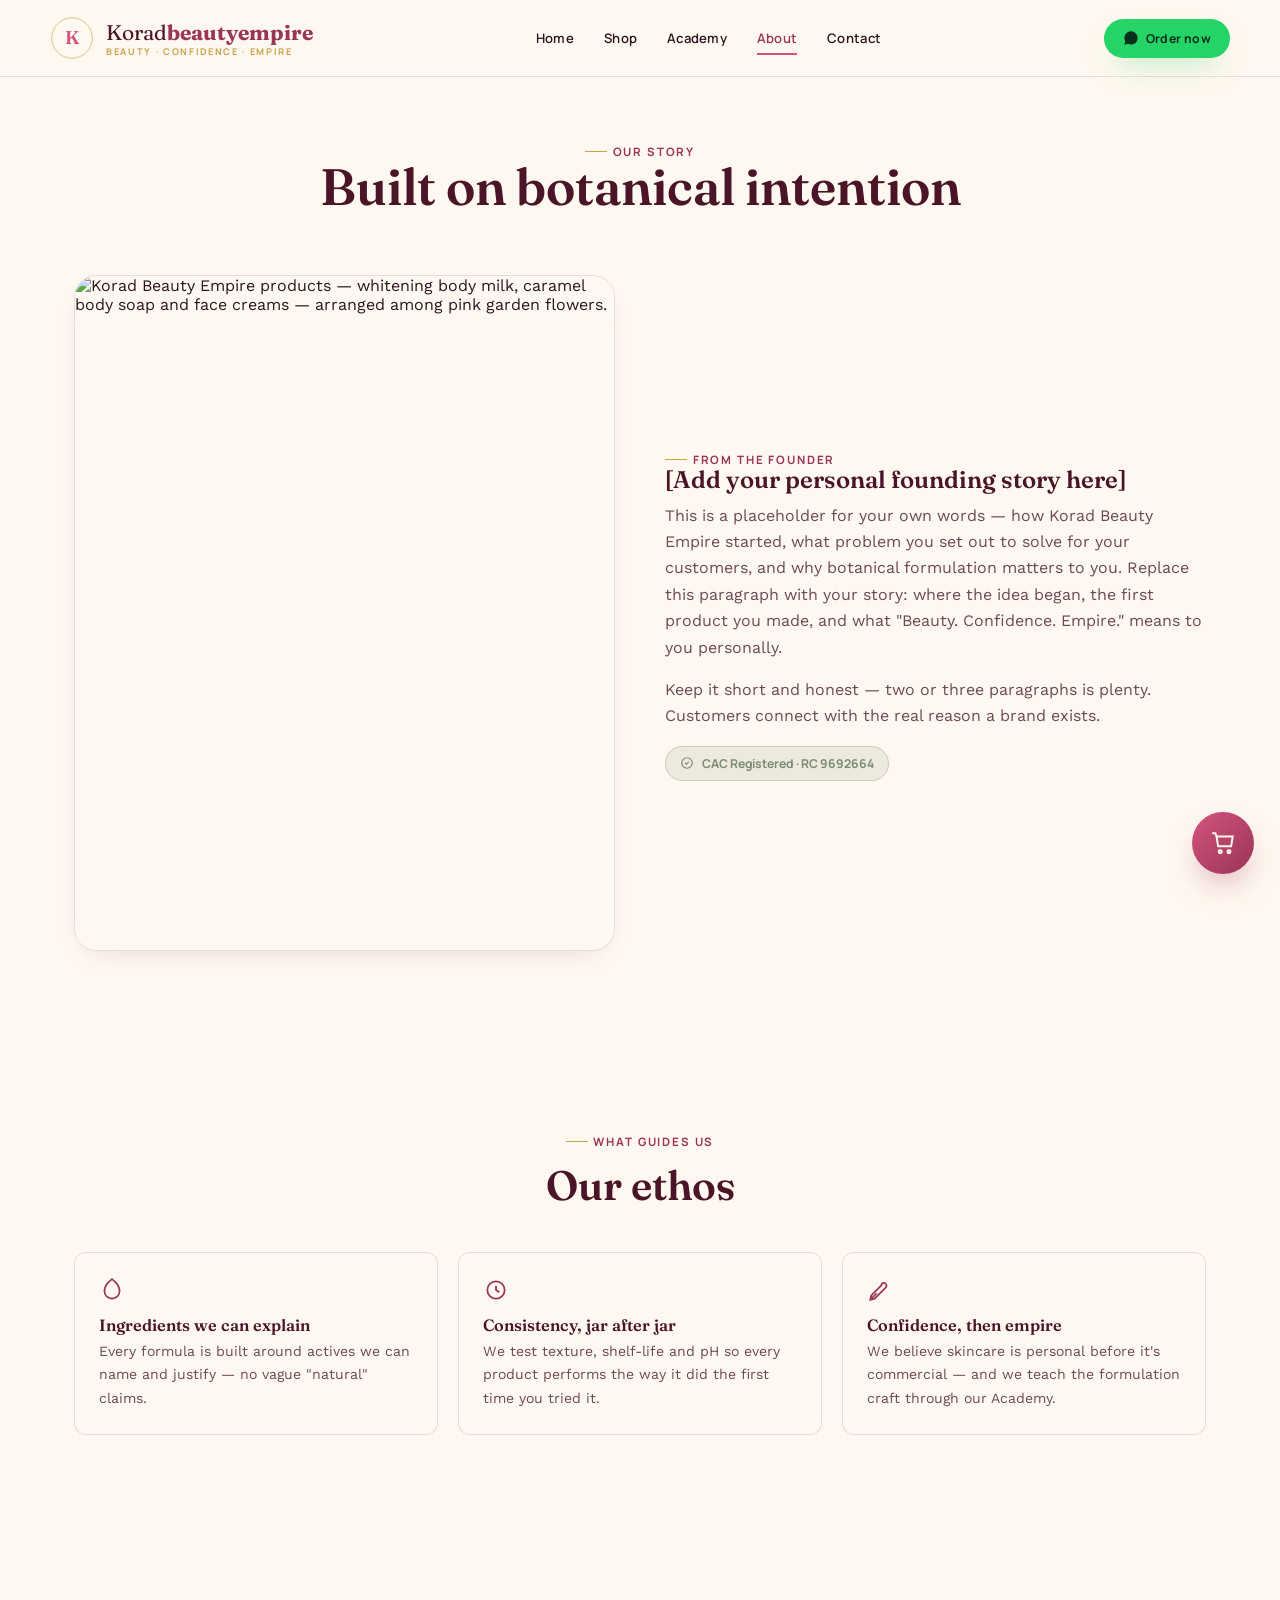
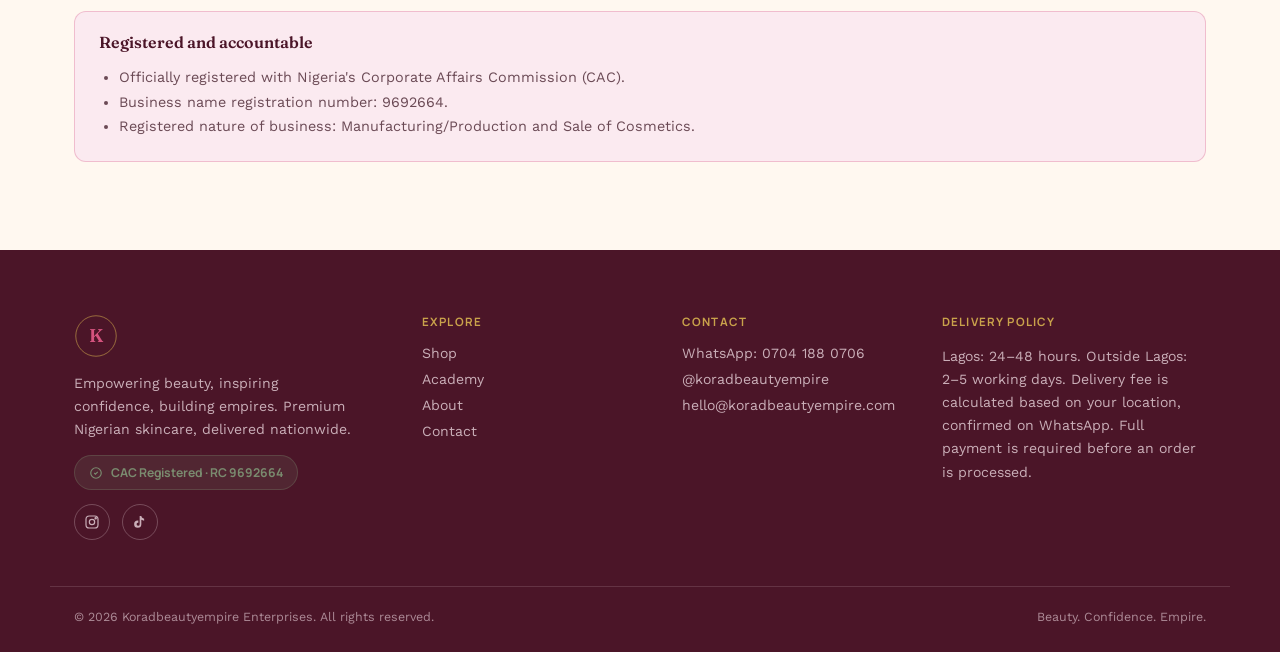
==== about.html @ e1013b86 "Add files via upload" ====
<!DOCTYPE html>
<html lang="en">
<head>
<meta charset="UTF-8">
<meta name="viewport" content="width=device-width, initial-scale=1.0">
<title>About — Korad Beauty Empire</title>
<meta name="description" content="The story behind Korad Beauty Empire — a CAC registered Nigerian skincare brand built on botanical intention.">
<link rel="preconnect" href="https://fonts.googleapis.com">
<link rel="preconnect" href="https://fonts.gstatic.com" crossorigin>
<link href="https://fonts.googleapis.com/css2?family=Fraunces:ital,opsz,wght@0,9..144,400;0,9..144,500;0,9..144,600;0,9..144,700;1,9..144,500&family=Work+Sans:wght@400;500;600&family=Manrope:wght@600;700;800&display=swap" rel="stylesheet">
<link rel="stylesheet" href="style.css">
</head>
<body>

<header class="site-header">
  <div class="container nav">
    <a href="index.html" class="brand">
      <svg class="crest" viewBox="0 0 100 100" aria-hidden="true">
        <circle cx="50" cy="50" r="46" fill="none" stroke="var(--gold)" stroke-width="1.4"/>
        <text x="50" y="63" text-anchor="middle" font-family="Fraunces, serif" font-size="42" font-weight="600" fill="var(--rose)">K</text>
      </svg>
      <span class="brand-name">Korad<b>beautyempire</b><span>Beauty · Confidence · Empire</span></span>
    </a>
    <nav class="nav-links" id="nav-links">
      <a href="index.html">Home</a>
      <a href="shop.html">Shop</a>
      <a href="academy.html">Academy</a>
      <a href="about.html" aria-current="page">About</a>
      <a href="contact.html">Contact</a>
    </nav>
    <div class="nav-actions">
      <a class="btn btn-whatsapp btn-sm" href="https://wa.me/2347041880706" target="_blank" rel="noopener">
        <svg width="16" height="16" viewBox="0 0 24 24" fill="currentColor" aria-hidden="true"><path d="M12.04 2C6.58 2 2.13 6.45 2.13 11.91c0 1.75.46 3.39 1.26 4.81L2 22l5.44-1.35a9.9 9.9 0 0 0 4.6 1.14h.01c5.46 0 9.9-4.45 9.9-9.91C21.95 6.45 17.5 2 12.04 2Z"/></svg>
        Order now
      </a>
      <button class="nav-toggle" aria-label="Toggle menu" aria-expanded="false">
        <svg width="26" height="26" viewBox="0 0 24 24" fill="none" stroke="currentColor" stroke-width="2"><path d="M4 7h16M4 12h16M4 17h16"/></svg>
      </button>
    </div>
  </div>
</header>

<main>
  <section class="page-hero">
    <div class="container">
      <span class="eyebrow">Our story</span>
      <h1>Built on botanical intention</h1>
    </div>
  </section>

  <section style="padding-top:20px;">
    <div class="container two-col">
      <div class="about-photo">
        <img src="images/hero-product-collection.jpg" alt="Korad Beauty Empire products — whitening body milk, caramel body soap and face creams — arranged among pink garden flowers.">
      </div>
      <div>
        <span class="eyebrow">From the founder</span>
        <h2>[Add your personal founding story here]</h2>
        <p>This is a placeholder for your own words — how Korad Beauty Empire started, what problem you set out to solve for your customers, and why botanical formulation matters to you. Replace this paragraph with your story: where the idea began, the first product you made, and what "Beauty. Confidence. Empire." means to you personally.</p>
        <p>Keep it short and honest — two or three paragraphs is plenty. Customers connect with the real reason a brand exists.</p>
        <div class="cac-badge">
          <svg width="14" height="14" viewBox="0 0 24 24" fill="none" stroke="currentColor" stroke-width="2"><path d="M9 12l2 2 4-4"/><circle cx="12" cy="12" r="9"/></svg>
          CAC Registered · RC 9692664
        </div>
      </div>
    </div>
  </section>

  <section>
    <div class="container">
      <div class="section-head center">
        <span class="eyebrow">What guides us</span>
        <h2>Our ethos</h2>
      </div>
      <div class="value-grid">
        <div class="value-card">
          <svg viewBox="0 0 24 24" fill="none" stroke="currentColor" stroke-width="1.6"><path d="M12 2c-4 3-7 6-7 11a7 7 0 0014 0c0-5-3-8-7-11z"/></svg>
          <h4>Ingredients we can explain</h4>
          <p>Every formula is built around actives we can name and justify — no vague "natural" claims.</p>
        </div>
        <div class="value-card">
          <svg viewBox="0 0 24 24" fill="none" stroke="currentColor" stroke-width="1.6"><circle cx="12" cy="12" r="8"/><path d="M12 8v4l3 2"/></svg>
          <h4>Consistency, jar after jar</h4>
          <p>We test texture, shelf-life and pH so every product performs the way it did the first time you tried it.</p>
        </div>
        <div class="value-card">
          <svg viewBox="0 0 24 24" fill="none" stroke="currentColor" stroke-width="1.6"><path d="M3 21l6-6M13.5 6.5a2.5 2.5 0 113.5 3.5L7 20l-4 1 1-4 9.5-9.5z"/></svg>
          <h4>Confidence, then empire</h4>
          <p>We believe skincare is personal before it's commercial — and we teach the formulation craft through our Academy.</p>
        </div>
      </div>
    </div>
  </section>

  <section>
    <div class="container">
      <div class="policy-box">
        <h4>Registered and accountable</h4>
        <ul>
          <li>Officially registered with Nigeria's Corporate Affairs Commission (CAC).</li>
          <li>Business name registration number: 9692664.</li>
          <li>Registered nature of business: Manufacturing/Production and Sale of Cosmetics.</li>
        </ul>
      </div>
    </div>
  </section>
</main>

<footer class="site-footer">
  <div class="container footer-grid">
    <div class="footer-brand">
      <div class="brand" style="margin-bottom:14px;">
        <svg class="crest" viewBox="0 0 100 100" aria-hidden="true">
          <circle cx="50" cy="50" r="46" fill="none" stroke="var(--gold)" stroke-width="1.4"/>
          <text x="50" y="63" text-anchor="middle" font-family="Fraunces, serif" font-size="42" font-weight="600" fill="var(--rose)">K</text>
        </svg>
      </div>
      <p>Empowering beauty, inspiring confidence, building empires. Premium Nigerian skincare, delivered nationwide.</p>
      <div class="cac-badge">
        <svg width="14" height="14" viewBox="0 0 24 24" fill="none" stroke="currentColor" stroke-width="2"><path d="M9 12l2 2 4-4"/><circle cx="12" cy="12" r="9"/></svg>
        CAC Registered · RC 9692664
      </div>
      <div class="footer-social">
        <a href="https://instagram.com/koradbeautyempire" target="_blank" rel="noopener" aria-label="Instagram">
          <svg viewBox="0 0 24 24" fill="none" stroke="currentColor" stroke-width="1.8"><rect x="3" y="3" width="18" height="18" rx="5"/><circle cx="12" cy="12" r="4"/><circle cx="17.5" cy="6.5" r="1"/></svg>
        </a>
        <a href="https://tiktok.com/@koradbeautyempire" target="_blank" rel="noopener" aria-label="TikTok">
          <svg viewBox="0 0 24 24" fill="currentColor"><path d="M14 3c.4 2.2 2 3.7 4.2 4v3c-1.5 0-2.9-.4-4.2-1.2v6.4a5.4 5.4 0 11-5.4-5.4c.3 0 .6 0 .9.1v3.1a2.3 2.3 0 102 2.3V3h2.5z"/></svg>
        </a>
      </div>
    </div>
    <div>
      <h5>Explore</h5>
      <div class="footer-links">
        <a href="shop.html">Shop</a>
        <a href="academy.html">Academy</a>
        <a href="about.html">About</a>
        <a href="contact.html">Contact</a>
      </div>
    </div>
    <div>
      <h5>Contact</h5>
      <div class="footer-links">
        <a href="https://wa.me/2347041880706" target="_blank" rel="noopener">WhatsApp: 0704 188 0706</a>
        <a href="https://instagram.com/koradbeautyempire" target="_blank" rel="noopener">@koradbeautyempire</a>
        <a href="mailto:hello@koradbeautyempire.com">hello@koradbeautyempire.com</a>
      </div>
    </div>
    <div>
      <h5>Delivery policy</h5>
      <p style="margin-bottom:8px;">Lagos: 24–48 hours. Outside Lagos: 2–5 working days. Delivery fee is calculated based on your location, confirmed on WhatsApp. Full payment is required before an order is processed.</p>
    </div>
  </div>
  <div class="container footer-bottom">
    <span>© 2026 Koradbeautyempire Enterprises. All rights reserved.</span>
    <span>Beauty. Confidence. Empire.</span>
  </div>
</footer>

<button class="basket-fab" aria-label="View your order basket">
  <svg viewBox="0 0 24 24" fill="none" stroke="currentColor" stroke-width="1.8"><path d="M6 6h15l-1.5 9h-12L6 6zM6 6L5 3H2"/><circle cx="9.5" cy="20" r="1.4"/><circle cx="17.5" cy="20" r="1.4"/></svg>
  <span class="basket-count" style="display:none;">0</span>
</button>

<div class="basket-panel">
  <div class="basket-head">
    <h4>Your order</h4>
    <button class="basket-close" aria-label="Close basket">
      <svg width="20" height="20" viewBox="0 0 24 24" fill="none" stroke="currentColor" stroke-width="2"><path d="M18 6L6 18M6 6l12 12"/></svg>
    </button>
  </div>
  <div class="basket-items"></div>
  <div class="basket-foot">
    <div class="basket-total"><span>Estimated total</span><span class="basket-total-value">₦0</span></div>
    <div class="basket-policy">Full payment is required before your order is processed. Delivery fee is confirmed on WhatsApp based on your location.</div>
    <button class="btn btn-whatsapp btn-block basket-checkout">Checkout on WhatsApp</button>
  </div>
</div>

<script src="products.js"></script>
<script src="script.js"></script>
</body>
</html>
---- style.css ----
/* ==========================================================================
   KORAD BEAUTY EMPIRE — STYLE SYSTEM
   ========================================================================== */

:root {
  --blush: #FBEAF0;
  --rose: #D4537E;
  --rose-dark: #993556;
  --gold: #C9A24B;
  --plum: #4B1528;
  --sage: #7A8B6F;
  --cream: #FFF8F0;

  --ink: #2B1620;
  --ink-soft: #6b4a55;
  --line: rgba(75, 21, 40, 0.12);
  --shadow: 0 20px 50px -25px rgba(75, 21, 40, 0.35);
  --shadow-soft: 0 10px 30px -18px rgba(75, 21, 40, 0.25);

  --font-display: "Fraunces", serif;
  --font-body: "Work Sans", sans-serif;
  --font-label: "Manrope", sans-serif;

  --radius: 22px;
  --radius-sm: 12px;
  --container: 1180px;
}

* { box-sizing: border-box; }
html { scroll-behavior: smooth; }

@media (prefers-reduced-motion: reduce) {
  html { scroll-behavior: auto; }
  *, *::before, *::after {
    animation-duration: 0.001ms !important;
    animation-iteration-count: 1 !important;
    transition-duration: 0.001ms !important;
    scroll-behavior: auto !important;
  }
}

body {
  margin: 0;
  font-family: var(--font-body);
  color: var(--ink);
  background: var(--cream);
  -webkit-font-smoothing: antialiased;
  overflow-x: hidden;
}

img { max-width: 100%; display: block; }

a { color: inherit; text-decoration: none; }

h1, h2, h3, h4 {
  font-family: var(--font-display);
  color: var(--plum);
  margin: 0 0 0.4em;
  font-weight: 600;
  line-height: 1.08;
}

p { line-height: 1.65; color: var(--ink-soft); margin: 0 0 1em; }

.eyebrow {
  font-family: var(--font-label);
  text-transform: uppercase;
  letter-spacing: 0.16em;
  font-size: 0.72rem;
  font-weight: 700;
  color: var(--rose-dark);
  display: inline-flex;
  align-items: center;
  gap: 0.5em;
}

.eyebrow::before {
  content: "";
  width: 22px;
  height: 1px;
  background: var(--gold);
  display: inline-block;
}

.container {
  max-width: var(--container);
  margin: 0 auto;
  padding: 0 24px;
}

section { padding: 88px 0; }
@media (max-width: 700px) { section { padding: 56px 0; } }

/* Focus states — accessible everywhere */
a:focus-visible,
button:focus-visible,
input:focus-visible,
textarea:focus-visible,
select:focus-visible {
  outline: 2.5px solid var(--rose-dark);
  outline-offset: 3px;
  border-radius: 6px;
}

/* ---------------- Buttons ---------------- */
.btn {
  display: inline-flex;
  align-items: center;
  gap: 0.55em;
  font-family: var(--font-label);
  font-weight: 700;
  font-size: 0.85rem;
  letter-spacing: 0.03em;
  padding: 15px 28px;
  border-radius: 999px;
  border: 1px solid transparent;
  cursor: pointer;
  transition: transform 0.18s ease, box-shadow 0.18s ease, background 0.18s ease;
  white-space: nowrap;
}
.btn:active { transform: scale(0.97); }

.btn-primary {
  background: linear-gradient(135deg, var(--rose), var(--rose-dark));
  color: var(--cream);
  box-shadow: 0 14px 30px -12px rgba(153, 53, 86, 0.55);
}
.btn-primary:hover { box-shadow: 0 18px 36px -12px rgba(153, 53, 86, 0.65); transform: translateY(-2px); }

.btn-gold {
  background: linear-gradient(135deg, var(--gold), #a5793a);
  color: var(--cream);
  box-shadow: 0 14px 30px -14px rgba(201, 162, 75, 0.6);
}
.btn-gold:hover { transform: translateY(-2px); }

.btn-outline {
  background: transparent;
  border-color: var(--rose-dark);
  color: var(--rose-dark);
}
.btn-outline:hover { background: var(--rose-dark); color: var(--cream); }

.btn-whatsapp {
  background: #25D366;
  color: #06301a;
  box-shadow: 0 14px 30px -14px rgba(37, 211, 102, 0.6);
}
.btn-whatsapp:hover { transform: translateY(-2px); }

.btn-sm { padding: 10px 18px; font-size: 0.76rem; }
.btn-block { width: 100%; justify-content: center; }

/* ---------------- Header / Nav ---------------- */
.site-header {
  position: sticky;
  top: 0;
  z-index: 40;
  background: rgba(255, 248, 240, 0.9);
  backdrop-filter: blur(10px);
  border-bottom: 1px solid var(--line);
}

.nav {
  display: flex;
  align-items: center;
  justify-content: space-between;
  padding: 16px 0;
  gap: 20px;
}

.brand {
  display: flex;
  align-items: center;
  gap: 12px;
  font-family: var(--font-display);
  font-size: 1.32rem;
  color: var(--plum);
}

.brand-name b { color: var(--rose-dark); }
.brand-name span { display: block; font-family: var(--font-label); font-size: 0.58rem; letter-spacing: 0.18em; text-transform: uppercase; color: var(--gold); font-weight: 700; }

.nav-links {
  display: flex;
  align-items: center;
  gap: 30px;
  font-family: var(--font-label);
  font-size: 0.82rem;
  font-weight: 600;
  letter-spacing: 0.02em;
}

.nav-links a {
  position: relative;
  padding: 6px 0;
  color: var(--ink);
}
.nav-links a::after {
  content: "";
  position: absolute;
  left: 0; right: 0; bottom: -2px;
  height: 2px;
  background: var(--rose);
  transform: scaleX(0);
  transform-origin: left;
  transition: transform 0.25s ease;
}
.nav-links a:hover::after,
.nav-links a[aria-current="page"]::after { transform: scaleX(1); }
.nav-links a[aria-current="page"] { color: var(--rose-dark); }

.nav-actions { display: flex; align-items: center; gap: 14px; }

.nav-toggle {
  display: none;
  background: none;
  border: none;
  cursor: pointer;
  color: var(--plum);
  padding: 6px;
}

@media (max-width: 880px) {
  .nav-toggle { display: block; }
  .nav-links {
    position: fixed;
    inset: 68px 0 0 0;
    background: var(--cream);
    flex-direction: column;
    align-items: flex-start;
    padding: 30px 24px;
    gap: 22px;
    font-size: 1.05rem;
    transform: translateX(100%);
    transition: transform 0.3s ease;
    z-index: 30;
  }
  .nav-links.open { transform: translateX(0); }
}

/* ---------------- Crest / Logo mark (SVG-based, recreated in spirit) --- */
.crest {
  width: 44px;
  height: 44px;
  flex-shrink: 0;
}

/* ---------------- Hero ---------------- */
.hero {
  position: relative;
  padding: 70px 0 90px;
  overflow: hidden;
}

.hero::before {
  content: "";
  position: absolute;
  top: -140px; right: -160px;
  width: 460px; height: 460px;
  border-radius: 50%;
  background: radial-gradient(circle, rgba(212,83,126,0.16), transparent 70%);
  z-index: 0;
}

.hero-grid {
  position: relative;
  z-index: 1;
  display: grid;
  grid-template-columns: 1.05fr 0.95fr;
  gap: 50px;
  align-items: center;
}

@media (max-width: 900px) {
  .hero-grid { grid-template-columns: 1fr; }
  .hero-visual { order: -1; }
}

.hero h1 {
  font-size: clamp(2.5rem, 5vw, 3.9rem);
  margin: 0.3em 0 0.35em;
}
.hero h1 em {
  font-style: italic;
  color: var(--rose-dark);
}

.hero-lede { font-size: 1.08rem; max-width: 46ch; }

.hero-actions { display: flex; gap: 14px; flex-wrap: wrap; margin-top: 30px; }

.hero-visual {
  position: relative;
  animation: floatIn 1s cubic-bezier(.2,.7,.2,1) both;
}
@keyframes floatIn {
  from { opacity: 0; transform: translateY(26px) scale(0.98); }
  to { opacity: 1; transform: translateY(0) scale(1); }
}

.hero-frame {
  position: relative;
  border-radius: var(--radius);
  overflow: hidden;
  box-shadow: var(--shadow);
  border: 1px solid var(--line);
}
.hero-frame img { width: 100%; height: 100%; object-fit: cover; aspect-ratio: 4/5; }

.hero-badge {
  position: absolute;
  bottom: -20px;
  left: -20px;
  background: var(--cream);
  border: 1px solid var(--line);
  border-radius: 18px;
  padding: 14px 18px;
  box-shadow: var(--shadow-soft);
  display: flex;
  align-items: center;
  gap: 10px;
  font-family: var(--font-label);
  font-size: 0.78rem;
  font-weight: 700;
  color: var(--rose-dark);
}
@media (max-width: 500px) { .hero-badge { left: 12px; bottom: -16px; padding: 10px 14px; } }

/* ---------------- Trust bar ---------------- */
.trust-bar {
  background: linear-gradient(135deg, var(--plum), #61192f);
  color: var(--cream);
  padding: 26px 0;
}
.trust-grid {
  display: grid;
  grid-template-columns: repeat(5, 1fr);
  gap: 18px;
  text-align: center;
}
@media (max-width: 900px) { .trust-grid { grid-template-columns: repeat(2, 1fr); } }
.trust-item {
  font-family: var(--font-label);
  font-size: 0.76rem;
  font-weight: 700;
  letter-spacing: 0.02em;
  display: flex;
  flex-direction: column;
  align-items: center;
  gap: 8px;
}
.trust-item svg { width: 22px; height: 22px; color: var(--gold); }

/* ---------------- Section headers ---------------- */
.section-head { max-width: 640px; margin: 0 0 44px; }
.section-head.center { margin-left: auto; margin-right: auto; text-align: center; }
.section-head h2 { font-size: clamp(1.9rem, 3.2vw, 2.6rem); margin-top: 0.35em; }

/* ---------------- Collections grid (home) ---------------- */
.collections-grid {
  display: grid;
  grid-template-columns: repeat(3, 1fr);
  gap: 22px;
}
@media (max-width: 900px) { .collections-grid { grid-template-columns: repeat(2, 1fr); } }
@media (max-width: 560px) { .collections-grid { grid-template-columns: 1fr; } }

.collection-card {
  position: relative;
  border-radius: var(--radius);
  padding: 30px 26px;
  background: var(--blush);
  border: 1px solid var(--line);
  min-height: 190px;
  display: flex;
  flex-direction: column;
  justify-content: flex-end;
  overflow: hidden;
  transition: transform 0.25s ease, box-shadow 0.25s ease;
}
.collection-card:hover { transform: translateY(-5px); box-shadow: var(--shadow-soft); }
.collection-card .cc-icon {
  position: absolute;
  top: 22px; right: 22px;
  width: 34px; height: 34px;
  color: var(--gold);
  opacity: 0.9;
}
.collection-card h3 { font-size: 1.25rem; margin-bottom: 0.2em; }
.collection-card span {
  font-family: var(--font-label);
  font-size: 0.74rem;
  font-weight: 700;
  color: var(--rose-dark);
  text-transform: uppercase;
  letter-spacing: 0.06em;
}

/* ---------------- Ingredient spotlight ---------------- */
.spotlight {
  background: var(--plum);
  color: var(--blush);
  border-radius: var(--radius);
  padding: 60px;
  display: grid;
  grid-template-columns: 1fr 1fr;
  gap: 40px;
  align-items: center;
}
@media (max-width: 800px) { .spotlight { grid-template-columns: 1fr; padding: 40px 26px; } }
.spotlight h2 { color: var(--cream); }
.spotlight p { color: rgba(251, 234, 240, 0.78); }
.spotlight-list { display: grid; gap: 16px; margin-top: 20px; }
.spotlight-item { display: flex; gap: 14px; align-items: flex-start; }
.spotlight-item svg { width: 20px; height: 20px; flex-shrink: 0; margin-top: 3px; color: var(--gold); }
.spotlight-item strong { color: var(--cream); display: block; margin-bottom: 2px; font-family: var(--font-label); font-size: 0.9rem; }
.spotlight-item span { color: rgba(251, 234, 240, 0.72); font-size: 0.88rem; }

.spotlight-visual {
  aspect-ratio: 1/1;
  border-radius: 18px;
  background: radial-gradient(circle at 30% 20%, rgba(212,83,126,0.5), transparent 60%), linear-gradient(160deg, #5c1c34, #331020);
  border: 1px solid rgba(201,162,75,0.35);
  position: relative;
  overflow: hidden;
}
.spotlight-visual svg { width: 100%; height: 100%; }

/* ---------------- Product cards (shop) ---------------- */
.filter-bar {
  display: flex;
  flex-wrap: wrap;
  gap: 10px;
  margin-bottom: 36px;
}
.filter-chip {
  font-family: var(--font-label);
  font-size: 0.76rem;
  font-weight: 700;
  letter-spacing: 0.02em;
  padding: 10px 18px;
  border-radius: 999px;
  border: 1px solid var(--line);
  background: var(--cream);
  color: var(--ink-soft);
  cursor: pointer;
  transition: all 0.2s ease;
}
.filter-chip:hover { border-color: var(--rose); color: var(--rose-dark); }
.filter-chip.active {
  background: var(--rose-dark);
  border-color: var(--rose-dark);
  color: var(--cream);
}

.product-grid {
  display: grid;
  grid-template-columns: repeat(auto-fill, minmax(240px, 1fr));
  gap: 24px;
}

.product-card {
  border-radius: 18px;
  background: var(--cream);
  border: 1px solid var(--line);
  overflow: hidden;
  display: flex;
  flex-direction: column;
  box-shadow: var(--shadow-soft);
  perspective: 1200px;
}

.pc-visual {
  aspect-ratio: 1/1;
  position: relative;
  background: linear-gradient(155deg, var(--blush), #f6d7e2);
  overflow: hidden;
}

.pc-jar {
  position: absolute;
  inset: 0;
  display: flex;
  align-items: center;
  justify-content: center;
}
.pc-jar svg { width: 62%; height: 62%; }

/* label-peel interaction: front label peels up on hover/focus/tap to reveal ingredients+benefits */
.pc-label {
  position: absolute;
  left: 8%; right: 8%; bottom: 10%;
  background: var(--cream);
  border: 1px solid var(--line);
  border-radius: 10px;
  padding: 10px 12px 12px;
  box-shadow: 0 10px 18px -12px rgba(75,21,40,0.35);
  transform-origin: bottom center;
  transition: transform 0.4s cubic-bezier(.2,.8,.3,1);
  cursor: pointer;
}
.pc-label-title {
  font-family: var(--font-label);
  font-weight: 800;
  font-size: 0.68rem;
  letter-spacing: 0.04em;
  color: var(--rose-dark);
  text-transform: uppercase;
}
.pc-reveal {
  position: absolute;
  inset: 8%;
  background: var(--plum);
  color: var(--blush);
  border-radius: 12px;
  padding: 16px;
  font-size: 0.78rem;
  opacity: 0;
  transform: translateY(6px);
  transition: opacity 0.3s ease, transform 0.3s ease;
  display: flex;
  flex-direction: column;
  justify-content: center;
  gap: 6px;
  pointer-events: none;
}
.pc-reveal strong { color: var(--gold); font-family: var(--font-label); font-size: 0.68rem; letter-spacing: 0.06em; text-transform: uppercase; }

.product-card:hover .pc-label,
.product-card:focus-within .pc-label,
.product-card.peeled .pc-label {
  transform: translateY(-58%) rotate(-3deg);
}
.product-card:hover .pc-reveal,
.product-card:focus-within .pc-reveal,
.product-card.peeled .pc-reveal {
  opacity: 1;
  transform: translateY(0);
}

@media (prefers-reduced-motion: reduce) {
  .pc-label { transition: none; }
  .pc-reveal { transition: none; }
}

.pc-body { padding: 18px 18px 20px; display: flex; flex-direction: column; gap: 6px; flex: 1; }
.pc-cat { font-family: var(--font-label); font-size: 0.66rem; letter-spacing: 0.08em; text-transform: uppercase; color: var(--sage); font-weight: 700; }
.pc-name { font-family: var(--font-display); font-size: 1.08rem; color: var(--plum); margin: 0; }
.pc-size { font-size: 0.78rem; color: var(--ink-soft); margin: 0; }
.pc-foot { margin-top: auto; display: flex; align-items: center; justify-content: space-between; gap: 10px; padding-top: 10px; }
.pc-price { font-family: var(--font-label); font-weight: 800; color: var(--rose-dark); font-size: 1rem; }
.pc-price.contact { font-size: 0.76rem; color: var(--ink-soft); font-weight: 700; }

.pc-add {
  font-family: var(--font-label);
  font-size: 0.72rem;
  font-weight: 800;
  letter-spacing: 0.03em;
  padding: 9px 14px;
  border-radius: 999px;
  border: 1px solid var(--rose-dark);
  background: transparent;
  color: var(--rose-dark);
  cursor: pointer;
  transition: all 0.2s ease;
  white-space: nowrap;
}
.pc-add:hover { background: var(--rose-dark); color: var(--cream); }
.pc-add.added { background: var(--sage); border-color: var(--sage); color: var(--cream); }

.pc-disclaimer {
  font-size: 0.68rem;
  color: var(--ink-soft);
  border-top: 1px dashed var(--line);
  padding-top: 8px;
  margin-top: 4px;
  line-height: 1.4;
}

.pc-brand {
  font-family: var(--font-label);
  font-size: 0.7rem;
  font-weight: 700;
  color: var(--gold);
}

.empty-state {
  text-align: center;
  padding: 60px 20px;
  color: var(--ink-soft);
  font-family: var(--font-label);
}

/* ---------------- Delivery / policy notes ---------------- */
.policy-box {
  background: var(--blush);
  border: 1px solid rgba(212,83,126,0.3);
  border-radius: var(--radius-sm);
  padding: 22px 24px;
  display: grid;
  gap: 10px;
}
.policy-box h4 { font-size: 1rem; margin: 0 0 4px; }
.policy-box ul { margin: 0; padding-left: 20px; color: var(--ink-soft); font-size: 0.9rem; line-height: 1.7; }
.policy-note {
  font-size: 0.82rem;
  color: var(--ink-soft);
  background: var(--blush);
  border-radius: 10px;
  padding: 10px 14px;
  display: flex;
  gap: 8px;
  align-items: flex-start;
}
.policy-note svg { width: 16px; height: 16px; flex-shrink: 0; margin-top: 2px; color: var(--rose-dark); }

/* ---------------- CAC badge ---------------- */
.cac-badge {
  display: inline-flex;
  align-items: center;
  gap: 8px;
  font-family: var(--font-label);
  font-size: 0.76rem;
  font-weight: 700;
  color: var(--sage);
  background: rgba(122,139,111,0.14);
  border: 1px solid rgba(122,139,111,0.3);
  padding: 8px 14px;
  border-radius: 999px;
}

/* ---------------- Footer ---------------- */
.site-footer {
  background: var(--plum);
  color: rgba(251, 234, 240, 0.82);
  padding: 64px 0 28px;
}
.footer-grid {
  display: grid;
  grid-template-columns: 1.4fr 1fr 1fr 1.2fr;
  gap: 40px;
}
@media (max-width: 800px) { .footer-grid { grid-template-columns: 1fr 1fr; } }
@media (max-width: 500px) { .footer-grid { grid-template-columns: 1fr; } }

.footer-grid h5 {
  font-family: var(--font-label);
  color: var(--gold);
  text-transform: uppercase;
  font-size: 0.72rem;
  letter-spacing: 0.1em;
  margin: 0 0 16px;
}
.footer-grid a, .footer-grid p { font-size: 0.88rem; color: rgba(251,234,240,0.72); }
.footer-links { display: grid; gap: 10px; }
.footer-links a:hover { color: var(--gold); }

.footer-brand p { max-width: 32ch; }
.footer-social { display: flex; gap: 12px; margin-top: 14px; }
.footer-social a {
  width: 36px; height: 36px;
  border-radius: 50%;
  display: flex; align-items: center; justify-content: center;
  border: 1px solid rgba(251,234,240,0.25);
  transition: all 0.2s ease;
}
.footer-social a:hover { background: var(--gold); border-color: var(--gold); color: var(--plum); }
.footer-social svg { width: 16px; height: 16px; }

.footer-bottom {
  margin-top: 46px;
  padding-top: 22px;
  border-top: 1px solid rgba(251,234,240,0.14);
  display: flex;
  flex-wrap: wrap;
  gap: 14px;
  justify-content: space-between;
  font-size: 0.78rem;
  color: rgba(251,234,240,0.55);
}

/* ---------------- Floating basket ---------------- */
.basket-fab {
  position: fixed;
  bottom: 26px;
  right: 26px;
  z-index: 50;
  width: 62px;
  height: 62px;
  border-radius: 50%;
  background: linear-gradient(135deg, var(--rose), var(--rose-dark));
  color: var(--cream);
  border: none;
  cursor: pointer;
  box-shadow: 0 16px 34px -14px rgba(153,53,86,0.65);
  display: flex;
  align-items: center;
  justify-content: center;
  transition: transform 0.2s ease;
}
.basket-fab:hover { transform: translateY(-3px) scale(1.03); }
.basket-fab svg { width: 26px; height: 26px; }
.basket-count {
  position: absolute;
  top: -4px; right: -4px;
  background: var(--gold);
  color: var(--plum);
  font-family: var(--font-label);
  font-size: 0.7rem;
  font-weight: 800;
  min-width: 20px;
  height: 20px;
  border-radius: 999px;
  display: flex;
  align-items: center;
  justify-content: center;
  padding: 0 4px;
  border: 2px solid var(--cream);
}

.basket-panel {
  position: fixed;
  bottom: 100px;
  right: 26px;
  z-index: 50;
  width: min(370px, calc(100vw - 40px));
  max-height: min(560px, calc(100vh - 150px));
  background: var(--cream);
  border-radius: 20px;
  border: 1px solid var(--line);
  box-shadow: var(--shadow);
  display: flex;
  flex-direction: column;
  transform: translateY(14px) scale(0.98);
  opacity: 0;
  pointer-events: none;
  transition: transform 0.22s ease, opacity 0.22s ease;
}
.basket-panel.open { transform: translateY(0) scale(1); opacity: 1; pointer-events: auto; }

.basket-head {
  display: flex; align-items: center; justify-content: space-between;
  padding: 18px 20px 12px;
  border-bottom: 1px solid var(--line);
}
.basket-head h4 { margin: 0; font-size: 1.1rem; }
.basket-close { background: none; border: none; cursor: pointer; color: var(--ink-soft); padding: 4px; }

.basket-items {
  padding: 8px 20px;
  overflow-y: auto;
  flex: 1;
  display: grid;
  gap: 4px;
}
.basket-item {
  display: flex; align-items: center; justify-content: space-between;
  gap: 10px;
  padding: 12px 0;
  border-bottom: 1px dashed var(--line);
}
.basket-item-name { font-size: 0.86rem; font-weight: 600; color: var(--plum); }
.basket-item-cat { font-size: 0.7rem; color: var(--ink-soft); }
.basket-item-price { font-size: 0.82rem; font-weight: 700; color: var(--rose-dark); white-space: nowrap; }
.basket-item-remove {
  background: none; border: none; cursor: pointer; color: var(--ink-soft);
  padding: 4px;
}
.basket-item-remove:hover { color: var(--rose-dark); }

.basket-empty { padding: 40px 10px; text-align: center; color: var(--ink-soft); font-size: 0.88rem; }

.basket-foot {
  padding: 16px 20px 20px;
  border-top: 1px solid var(--line);
  display: grid;
  gap: 12px;
}
.basket-total { display: flex; justify-content: space-between; font-family: var(--font-label); font-weight: 800; color: var(--plum); }
.basket-policy {
  font-size: 0.72rem;
  color: var(--ink-soft);
  line-height: 1.5;
  background: var(--blush);
  padding: 8px 10px;
  border-radius: 8px;
}

/* ---------------- Generic content pages (about/contact/academy) ------- */
.page-hero {
  padding: 60px 0 20px;
  text-align: center;
}
.page-hero .eyebrow { justify-content: center; }
.page-hero h1 { font-size: clamp(2.2rem, 4.4vw, 3.2rem); }

.two-col {
  display: grid;
  grid-template-columns: 1fr 1fr;
  gap: 50px;
  align-items: center;
}
@media (max-width: 800px) { .two-col { grid-template-columns: 1fr; } }

.about-photo {
  aspect-ratio: 4/5;
  border-radius: var(--radius);
  overflow: hidden;
  border: 1px solid var(--line);
  box-shadow: var(--shadow-soft);
}
.about-photo img { width: 100%; height: 100%; object-fit: cover; }

.value-grid {
  display: grid;
  grid-template-columns: repeat(3, 1fr);
  gap: 20px;
  margin-top: 20px;
}
@media (max-width: 800px) { .value-grid { grid-template-columns: 1fr; } }
.value-card {
  background: var(--cream);
  border: 1px solid var(--line);
  border-radius: var(--radius-sm);
  padding: 24px;
}
.value-card svg { width: 26px; height: 26px; color: var(--rose-dark); margin-bottom: 10px; }
.value-card h4 { font-size: 1.02rem; margin-bottom: 6px; }
.value-card p { font-size: 0.88rem; margin: 0; }

/* Contact page */
.contact-grid {
  display: grid;
  grid-template-columns: 1fr 1.2fr;
  gap: 46px;
}
@media (max-width: 850px) { .contact-grid { grid-template-columns: 1fr; } }

.contact-card {
  background: var(--blush);
  border-radius: var(--radius);
  padding: 30px;
  display: grid;
  gap: 18px;
  align-content: start;
}
.contact-row { display: flex; gap: 14px; align-items: flex-start; }
.contact-row svg { width: 22px; height: 22px; color: var(--rose-dark); flex-shrink: 0; margin-top: 2px; }
.contact-row h5 { margin: 0 0 3px; font-family: var(--font-label); font-size: 0.86rem; color: var(--plum); }
.contact-row p, .contact-row a { margin: 0; font-size: 0.88rem; }
.contact-row a:hover { color: var(--rose-dark); }

form.stack { display: grid; gap: 16px; }
.field { display: grid; gap: 6px; }
.field label { font-family: var(--font-label); font-size: 0.78rem; font-weight: 700; color: var(--plum); }
.field input, .field textarea, .field select {
  font-family: var(--font-body);
  font-size: 0.94rem;
  padding: 13px 14px;
  border-radius: 10px;
  border: 1px solid var(--line);
  background: var(--cream);
  color: var(--ink);
  resize: vertical;
}
.field input:focus, .field textarea:focus, .field select:focus { border-color: var(--rose); }
.form-note { font-size: 0.78rem; color: var(--ink-soft); }
.form-success {
  display: none;
  background: rgba(122,139,111,0.15);
  border: 1px solid rgba(122,139,111,0.4);
  color: var(--sage);
  padding: 12px 16px;
  border-radius: 10px;
  font-size: 0.86rem;
  font-weight: 600;
}
.form-success.show { display: block; }

/* Academy page */
.academy-hero {
  background: linear-gradient(150deg, var(--plum), #5c1c34);
  color: var(--cream);
  border-radius: var(--radius);
  padding: 60px;
  text-align: center;
  position: relative;
  overflow: hidden;
}
.academy-hero::before {
  content: "";
  position: absolute; inset: 0;
  background: radial-gradient(circle at 80% 0%, rgba(201,162,75,0.28), transparent 55%);
}
@media (max-width: 700px) { .academy-hero { padding: 40px 24px; } }
.academy-hero > * { position: relative; z-index: 1; }
.academy-hero h1 { color: var(--cream); }
.academy-hero p { color: rgba(251,234,240,0.82); max-width: 56ch; margin-left: auto; margin-right: auto; }
.academy-fee {
  display: inline-flex;
  align-items: baseline;
  gap: 8px;
  margin: 22px 0;
  font-family: var(--font-display);
  font-size: 2.3rem;
  color: var(--gold);
}
.academy-fee span { font-family: var(--font-label); font-size: 0.7rem; color: rgba(251,234,240,0.7); letter-spacing: 0.06em; text-transform: uppercase; }
.slots-pill {
  display: inline-block;
  font-family: var(--font-label);
  font-size: 0.72rem;
  font-weight: 700;
  letter-spacing: 0.05em;
  color: var(--plum);
  background: var(--gold);
  padding: 6px 14px;
  border-radius: 999px;
  margin-bottom: 14px;
}

.curriculum-grid {
  display: grid;
  grid-template-columns: repeat(2, 1fr);
  gap: 16px;
}
@media (max-width: 700px) { .curriculum-grid { grid-template-columns: 1fr; } }
.curriculum-item {
  display: flex; gap: 14px; align-items: flex-start;
  background: var(--cream);
  border: 1px solid var(--line);
  border-radius: var(--radius-sm);
  padding: 18px 20px;
}
.curriculum-item svg { width: 20px; height: 20px; color: var(--rose-dark); flex-shrink: 0; margin-top: 3px; }
.curriculum-item p { margin: 0; font-size: 0.9rem; }

.make-chip-row { display: flex; flex-wrap: wrap; gap: 10px; }
.make-chip {
  font-family: var(--font-label);
  font-size: 0.78rem;
  font-weight: 700;
  padding: 9px 16px;
  border-radius: 999px;
  background: var(--blush);
  color: var(--rose-dark);
  border: 1px solid rgba(212,83,126,0.25);
}

.includes-card {
  background: var(--blush);
  border-radius: var(--radius-sm);
  padding: 26px;
  display: grid;
  gap: 14px;
}
.includes-card .item { display: flex; gap: 12px; align-items: flex-start; }
.includes-card svg { width: 20px; height: 20px; color: var(--sage); flex-shrink: 0; margin-top: 2px; }

.cta-band {
  background: var(--rose-dark);
  color: var(--cream);
  border-radius: var(--radius);
  padding: 50px;
  text-align: center;
}
.cta-band h2 { color: var(--cream); }
.cta-band p { color: rgba(251,234,240,0.85); }

/* Utility */
.stack-gap { display: grid; gap: 14px; }
.mt-30 { margin-top: 30px; }
.center { text-align: center; }
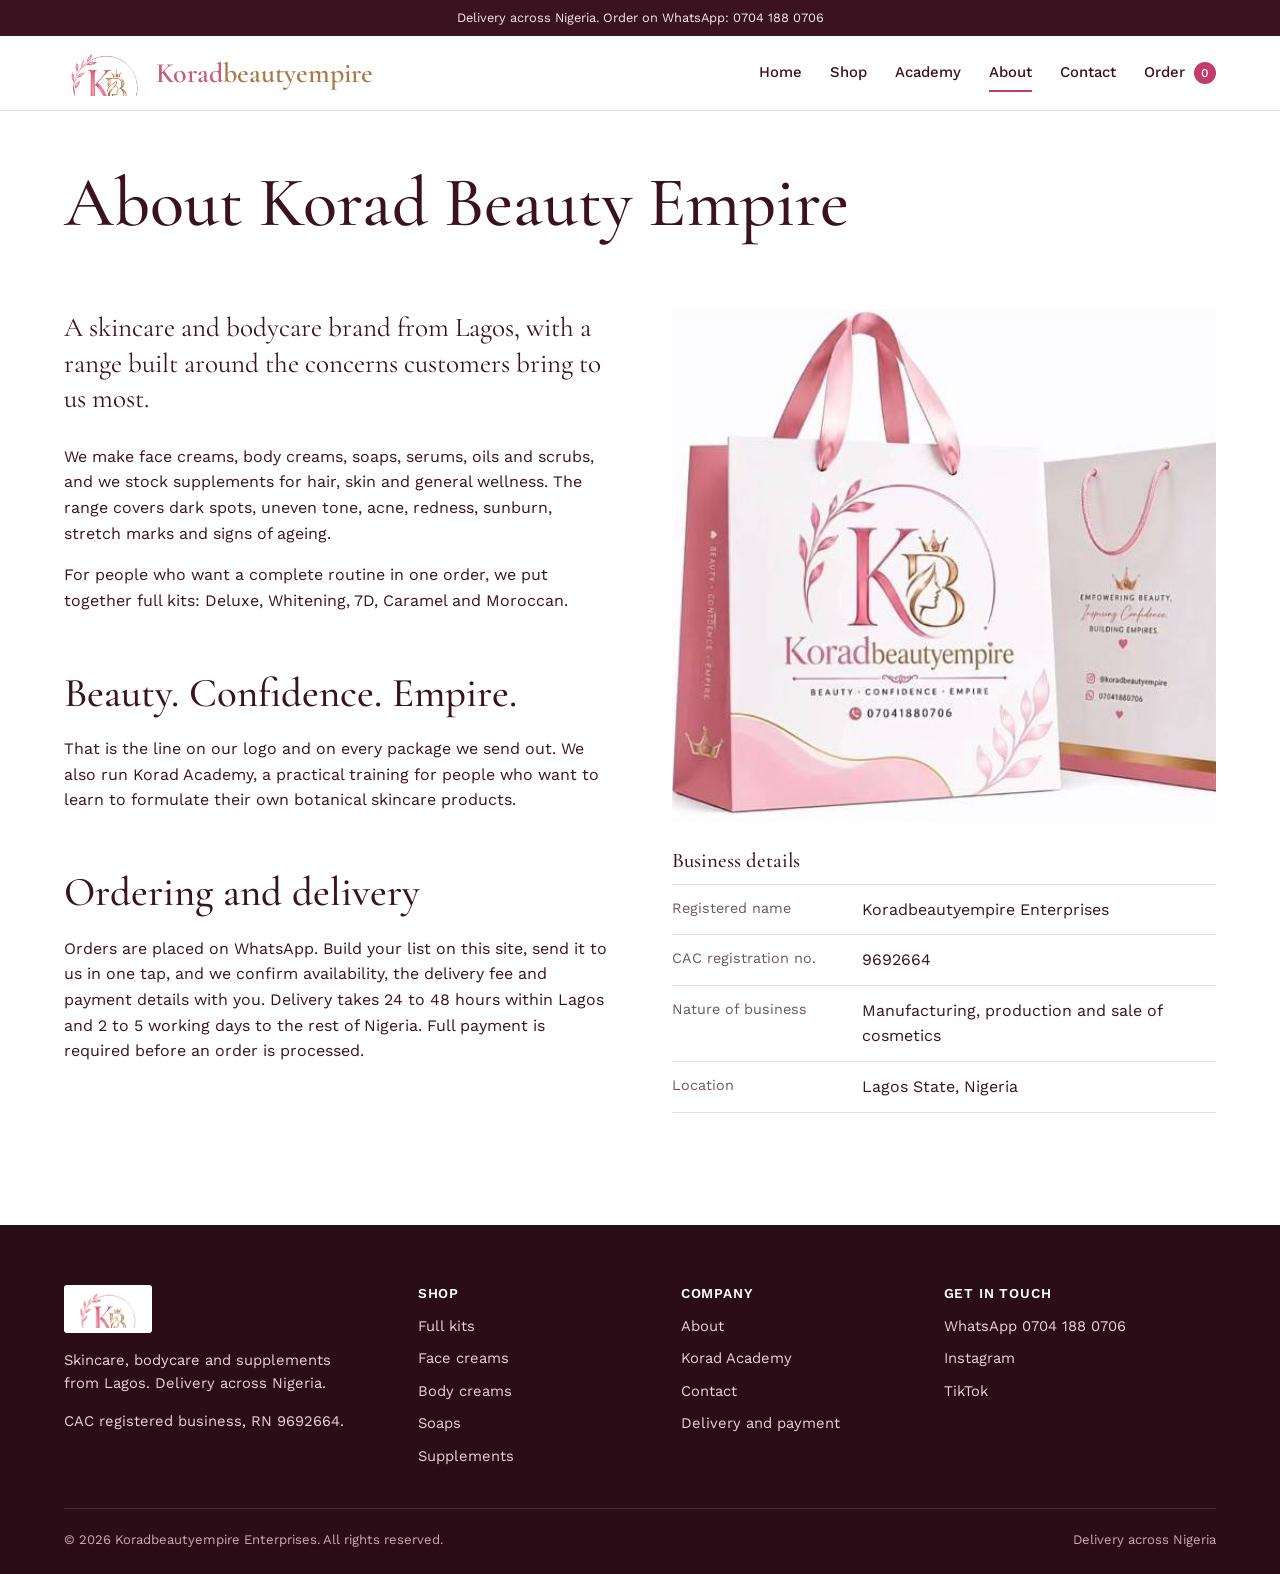
==== commit 65bfb9aa: "Add files via upload" ====
--- a/about.html
+++ b/about.html
@@ -2,182 +2,58 @@
 <html lang="en">
 <head>
 <meta charset="UTF-8">
-<meta name="viewport" content="width=device-width, initial-scale=1.0">
-<title>About — Korad Beauty Empire</title>
-<meta name="description" content="The story behind Korad Beauty Empire — a CAC registered Nigerian skincare brand built on botanical intention.">
+<meta name="viewport" content="width=device-width, initial-scale=1">
+<title>About | Korad Beauty Empire</title>
+<meta name="description" content="Korad Beauty Empire is a registered skincare and bodycare brand in Lagos, Nigeria, selling face creams, body creams, soaps, serums, oils, kits and supplements.">
+<meta property="og:title" content="About | Korad Beauty Empire">
+<meta property="og:description" content="Korad Beauty Empire is a registered skincare and bodycare brand in Lagos, Nigeria, selling face creams, body creams, soaps, serums, oils, kits and supplements.">
+<meta property="og:type" content="website">
+<meta name="theme-color" content="#ffffff">
+<link rel="icon" href="images/logo-icon.png">
 <link rel="preconnect" href="https://fonts.googleapis.com">
 <link rel="preconnect" href="https://fonts.gstatic.com" crossorigin>
-<link href="https://fonts.googleapis.com/css2?family=Fraunces:ital,opsz,wght@0,9..144,400;0,9..144,500;0,9..144,600;0,9..144,700;1,9..144,500&family=Work+Sans:wght@400;500;600&family=Manrope:wght@600;700;800&display=swap" rel="stylesheet">
+<link href="https://fonts.googleapis.com/css2?family=Cormorant+Garamond:wght@500;600&family=Work+Sans:wght@400;500;600&display=swap" rel="stylesheet">
 <link rel="stylesheet" href="style.css">
 </head>
 <body>
-
-<header class="site-header">
-  <div class="container nav">
-    <a href="index.html" class="brand">
-      <svg class="crest" viewBox="0 0 100 100" aria-hidden="true">
-        <circle cx="50" cy="50" r="46" fill="none" stroke="var(--gold)" stroke-width="1.4"/>
-        <text x="50" y="63" text-anchor="middle" font-family="Fraunces, serif" font-size="42" font-weight="600" fill="var(--rose)">K</text>
-      </svg>
-      <span class="brand-name">Korad<b>beautyempire</b><span>Beauty · Confidence · Empire</span></span>
-    </a>
-    <nav class="nav-links" id="nav-links">
-      <a href="index.html">Home</a>
-      <a href="shop.html">Shop</a>
-      <a href="academy.html">Academy</a>
-      <a href="about.html" aria-current="page">About</a>
-      <a href="contact.html">Contact</a>
-    </nav>
-    <div class="nav-actions">
-      <a class="btn btn-whatsapp btn-sm" href="https://wa.me/2347041880706" target="_blank" rel="noopener">
-        <svg width="16" height="16" viewBox="0 0 24 24" fill="currentColor" aria-hidden="true"><path d="M12.04 2C6.58 2 2.13 6.45 2.13 11.91c0 1.75.46 3.39 1.26 4.81L2 22l5.44-1.35a9.9 9.9 0 0 0 4.6 1.14h.01c5.46 0 9.9-4.45 9.9-9.91C21.95 6.45 17.5 2 12.04 2Z"/></svg>
-        Order now
-      </a>
-      <button class="nav-toggle" aria-label="Toggle menu" aria-expanded="false">
-        <svg width="26" height="26" viewBox="0 0 24 24" fill="none" stroke="currentColor" stroke-width="2"><path d="M4 7h16M4 12h16M4 17h16"/></svg>
-      </button>
-    </div>
-  </div>
-</header>
-
-<main>
-  <section class="page-hero">
-    <div class="container">
-      <span class="eyebrow">Our story</span>
-      <h1>Built on botanical intention</h1>
-    </div>
+<a class="skip" href="#main">Skip to content</a>
+<div id="site-header"></div>
+<main id="main">
+  <section class="page-title">
+    <div class="wrap"><h1>About Korad Beauty Empire</h1></div>
   </section>
 
-  <section style="padding-top:20px;">
-    <div class="container two-col">
-      <div class="about-photo">
-        <img src="images/hero-product-collection.jpg" alt="Korad Beauty Empire products — whitening body milk, caramel body soap and face creams — arranged among pink garden flowers.">
+  <section style="padding-top:0">
+    <div class="wrap two-col">
+      <div class="prose">
+        <p class="lede">A skincare and bodycare brand from Lagos, with a range built around the concerns customers bring to us most.</p>
+        <p>We make face creams, body creams, soaps, serums, oils and scrubs, and we stock supplements for hair, skin and general wellness. The range covers dark spots, uneven tone, acne, redness, sunburn, stretch marks and signs of ageing.</p>
+        <p>For people who want a complete routine in one order, we put together full kits: Deluxe, Whitening, 7D, Caramel and Moroccan.</p>
+
+        <h2>Beauty. Confidence. Empire.</h2>
+        <p>That is the line on our logo and on every package we send out. We also run Korad Academy, a practical training for people who want to learn to formulate their own botanical skincare products.</p>
+
+        <h2>Ordering and delivery</h2>
+        <p>Orders are placed on WhatsApp. Build your list on this site, send it to us in one tap, and we confirm availability, the delivery fee and payment details with you. Delivery takes 24 to 48 hours within Lagos and 2 to 5 working days to the rest of Nigeria. Full payment is required before an order is processed.</p>
+        <!-- OWNER: a short founder story (your name, why you started, the year) and a photo would make this page stronger. Add it here as a new heading and paragraph. -->
       </div>
       <div>
-        <span class="eyebrow">From the founder</span>
-        <h2>[Add your personal founding story here]</h2>
-        <p>This is a placeholder for your own words — how Korad Beauty Empire started, what problem you set out to solve for your customers, and why botanical formulation matters to you. Replace this paragraph with your story: where the idea began, the first product you made, and what "Beauty. Confidence. Empire." means to you personally.</p>
-        <p>Keep it short and honest — two or three paragraphs is plenty. Customers connect with the real reason a brand exists.</p>
-        <div class="cac-badge">
-          <svg width="14" height="14" viewBox="0 0 24 24" fill="none" stroke="currentColor" stroke-width="2"><path d="M9 12l2 2 4-4"/><circle cx="12" cy="12" r="9"/></svg>
-          CAC Registered · RC 9692664
-        </div>
-      </div>
-    </div>
-  </section>
-
-  <section>
-    <div class="container">
-      <div class="section-head center">
-        <span class="eyebrow">What guides us</span>
-        <h2>Our ethos</h2>
-      </div>
-      <div class="value-grid">
-        <div class="value-card">
-          <svg viewBox="0 0 24 24" fill="none" stroke="currentColor" stroke-width="1.6"><path d="M12 2c-4 3-7 6-7 11a7 7 0 0014 0c0-5-3-8-7-11z"/></svg>
-          <h4>Ingredients we can explain</h4>
-          <p>Every formula is built around actives we can name and justify — no vague "natural" claims.</p>
-        </div>
-        <div class="value-card">
-          <svg viewBox="0 0 24 24" fill="none" stroke="currentColor" stroke-width="1.6"><circle cx="12" cy="12" r="8"/><path d="M12 8v4l3 2"/></svg>
-          <h4>Consistency, jar after jar</h4>
-          <p>We test texture, shelf-life and pH so every product performs the way it did the first time you tried it.</p>
-        </div>
-        <div class="value-card">
-          <svg viewBox="0 0 24 24" fill="none" stroke="currentColor" stroke-width="1.6"><path d="M3 21l6-6M13.5 6.5a2.5 2.5 0 113.5 3.5L7 20l-4 1 1-4 9.5-9.5z"/></svg>
-          <h4>Confidence, then empire</h4>
-          <p>We believe skincare is personal before it's commercial — and we teach the formulation craft through our Academy.</p>
-        </div>
-      </div>
-    </div>
-  </section>
-
-  <section>
-    <div class="container">
-      <div class="policy-box">
-        <h4>Registered and accountable</h4>
-        <ul>
-          <li>Officially registered with Nigeria's Corporate Affairs Commission (CAC).</li>
-          <li>Business name registration number: 9692664.</li>
-          <li>Registered nature of business: Manufacturing/Production and Sale of Cosmetics.</li>
-        </ul>
+        <img src="images/packaging-bags.jpg" alt="Korad Beauty Empire branded shopping bags" style="width:100%;margin-bottom:28px">
+        <h3>Business details</h3>
+        <dl class="details">
+          <dt>Registered name</dt><dd><span data-legal></span></dd>
+          <dt>CAC registration no.</dt><dd><span data-cac></span></dd>
+          <dt>Nature of business</dt><dd>Manufacturing, production and sale of cosmetics</dd>
+          <dt>Location</dt><dd>Lagos State, Nigeria</dd>
+        </dl>
       </div>
     </div>
   </section>
 </main>
-
-<footer class="site-footer">
-  <div class="container footer-grid">
-    <div class="footer-brand">
-      <div class="brand" style="margin-bottom:14px;">
-        <svg class="crest" viewBox="0 0 100 100" aria-hidden="true">
-          <circle cx="50" cy="50" r="46" fill="none" stroke="var(--gold)" stroke-width="1.4"/>
-          <text x="50" y="63" text-anchor="middle" font-family="Fraunces, serif" font-size="42" font-weight="600" fill="var(--rose)">K</text>
-        </svg>
-      </div>
-      <p>Empowering beauty, inspiring confidence, building empires. Premium Nigerian skincare, delivered nationwide.</p>
-      <div class="cac-badge">
-        <svg width="14" height="14" viewBox="0 0 24 24" fill="none" stroke="currentColor" stroke-width="2"><path d="M9 12l2 2 4-4"/><circle cx="12" cy="12" r="9"/></svg>
-        CAC Registered · RC 9692664
-      </div>
-      <div class="footer-social">
-        <a href="https://instagram.com/koradbeautyempire" target="_blank" rel="noopener" aria-label="Instagram">
-          <svg viewBox="0 0 24 24" fill="none" stroke="currentColor" stroke-width="1.8"><rect x="3" y="3" width="18" height="18" rx="5"/><circle cx="12" cy="12" r="4"/><circle cx="17.5" cy="6.5" r="1"/></svg>
-        </a>
-        <a href="https://tiktok.com/@koradbeautyempire" target="_blank" rel="noopener" aria-label="TikTok">
-          <svg viewBox="0 0 24 24" fill="currentColor"><path d="M14 3c.4 2.2 2 3.7 4.2 4v3c-1.5 0-2.9-.4-4.2-1.2v6.4a5.4 5.4 0 11-5.4-5.4c.3 0 .6 0 .9.1v3.1a2.3 2.3 0 102 2.3V3h2.5z"/></svg>
-        </a>
-      </div>
-    </div>
-    <div>
-      <h5>Explore</h5>
-      <div class="footer-links">
-        <a href="shop.html">Shop</a>
-        <a href="academy.html">Academy</a>
-        <a href="about.html">About</a>
-        <a href="contact.html">Contact</a>
-      </div>
-    </div>
-    <div>
-      <h5>Contact</h5>
-      <div class="footer-links">
-        <a href="https://wa.me/2347041880706" target="_blank" rel="noopener">WhatsApp: 0704 188 0706</a>
-        <a href="https://instagram.com/koradbeautyempire" target="_blank" rel="noopener">@koradbeautyempire</a>
-        <a href="mailto:hello@koradbeautyempire.com">hello@koradbeautyempire.com</a>
-      </div>
-    </div>
-    <div>
-      <h5>Delivery policy</h5>
-      <p style="margin-bottom:8px;">Lagos: 24–48 hours. Outside Lagos: 2–5 working days. Delivery fee is calculated based on your location, confirmed on WhatsApp. Full payment is required before an order is processed.</p>
-    </div>
-  </div>
-  <div class="container footer-bottom">
-    <span>© 2026 Koradbeautyempire Enterprises. All rights reserved.</span>
-    <span>Beauty. Confidence. Empire.</span>
-  </div>
-</footer>
-
-<button class="basket-fab" aria-label="View your order basket">
-  <svg viewBox="0 0 24 24" fill="none" stroke="currentColor" stroke-width="1.8"><path d="M6 6h15l-1.5 9h-12L6 6zM6 6L5 3H2"/><circle cx="9.5" cy="20" r="1.4"/><circle cx="17.5" cy="20" r="1.4"/></svg>
-  <span class="basket-count" style="display:none;">0</span>
-</button>
-
-<div class="basket-panel">
-  <div class="basket-head">
-    <h4>Your order</h4>
-    <button class="basket-close" aria-label="Close basket">
-      <svg width="20" height="20" viewBox="0 0 24 24" fill="none" stroke="currentColor" stroke-width="2"><path d="M18 6L6 18M6 6l12 12"/></svg>
-    </button>
-  </div>
-  <div class="basket-items"></div>
-  <div class="basket-foot">
-    <div class="basket-total"><span>Estimated total</span><span class="basket-total-value">₦0</span></div>
-    <div class="basket-policy">Full payment is required before your order is processed. Delivery fee is confirmed on WhatsApp based on your location.</div>
-    <button class="btn btn-whatsapp btn-block basket-checkout">Checkout on WhatsApp</button>
-  </div>
-</div>
-
+<footer class="site-footer" id="site-footer"></footer>
+<script src="config.js"></script>
 <script src="products.js"></script>
 <script src="script.js"></script>
+<script src="components.js"></script>
 </body>
 </html>
--- a/style.css
+++ b/style.css
@@ -1,974 +1,189 @@
-/* ==========================================================================
-   KORAD BEAUTY EMPIRE — STYLE SYSTEM
-   ========================================================================== */
+:root{
+  --ink:#3a1220; --ink-soft:#6f5560; --rose:#c13b6b; --rose-dark:#9d2f56;
+  --blush:#fbf1f4; --line:#eadde2; --bronze:#a9794a; --white:#fff;
+}
+*{box-sizing:border-box}
+html{scroll-behavior:smooth}
+body{margin:0;font:400 16px/1.6 'Work Sans',system-ui,sans-serif;color:var(--ink);background:#fff;-webkit-font-smoothing:antialiased}
+img{max-width:100%;display:block}
+a{color:inherit}
+h1,h2,h3{font-family:'Cormorant Garamond',Georgia,serif;font-weight:500;line-height:1.1;margin:0 0 .5em}
+h1{font-size:clamp(2.6rem,5.6vw,4.4rem);line-height:1.02}
+h2{font-size:clamp(1.9rem,3.2vw,2.6rem)}
+h3{font-size:1.3rem}
+p{margin:0 0 1em}
+.wrap{max-width:1200px;margin:0 auto;padding:0 24px}
+.narrow{max-width:760px}
+section{padding:72px 0}
+.blush{background:var(--blush)}
+.skip{position:absolute;left:-999px}
+.skip:focus{left:12px;top:12px;background:#fff;padding:8px 14px;z-index:100;border:1px solid var(--ink)}
+:focus-visible{outline:2px solid var(--rose);outline-offset:2px}
 
-:root {
-  --blush: #FBEAF0;
-  --rose: #D4537E;
-  --rose-dark: #993556;
-  --gold: #C9A24B;
-  --plum: #4B1528;
-  --sage: #7A8B6F;
-  --cream: #FFF8F0;
+/* buttons */
+.btn{display:inline-block;font:600 .92rem/1 'Work Sans',sans-serif;letter-spacing:.02em;text-decoration:none;
+  padding:15px 28px;border:1.5px solid var(--rose);background:var(--rose);color:#fff;border-radius:2px;cursor:pointer}
+.btn:hover{background:var(--rose-dark);border-color:var(--rose-dark)}
+.btn.outline{background:transparent;color:var(--ink);border-color:var(--ink)}
+.btn.outline:hover{background:var(--ink);color:#fff}
+.btn.light{background:#fff;border-color:#fff;color:var(--ink)}
+.btn.light:hover{background:var(--blush);border-color:var(--blush)}
+.btn.block{display:block;width:100%;text-align:center}
+.link{font-weight:600;text-decoration:underline;text-underline-offset:4px}
 
-  --ink: #2B1620;
-  --ink-soft: #6b4a55;
-  --line: rgba(75, 21, 40, 0.12);
-  --shadow: 0 20px 50px -25px rgba(75, 21, 40, 0.35);
-  --shadow-soft: 0 10px 30px -18px rgba(75, 21, 40, 0.25);
-
-  --font-display: "Fraunces", serif;
-  --font-body: "Work Sans", sans-serif;
-  --font-label: "Manrope", sans-serif;
-
-  --radius: 22px;
-  --radius-sm: 12px;
-  --container: 1180px;
+/* top bar + header */
+.announce{background:var(--ink);color:#f6e7ec;font-size:.8rem;text-align:center;padding:8px 16px}
+#site-header{position:sticky;top:0;z-index:40;background:#fff;border-bottom:1px solid var(--line)}
+.header-inner{display:flex;align-items:center;gap:28px;height:74px}
+.brand{display:flex;align-items:center;gap:10px;text-decoration:none;margin-right:auto}
+.brand img{height:46px;width:auto}
+.wordmark{font-family:'Cormorant Garamond',Georgia,serif;font-size:1.75rem;font-weight:600;line-height:1}
+.wordmark .w1{color:#c85a82}.wordmark .w2{color:var(--bronze)}
+.main-nav{display:flex;gap:28px}
+.main-nav a{text-decoration:none;font-size:.93rem;font-weight:500;padding:6px 0;border-bottom:2px solid transparent}
+.main-nav a:hover,.main-nav a[aria-current=page]{border-bottom-color:var(--rose)}
+.cart-btn,.nav-toggle{font:500 .93rem 'Work Sans',sans-serif;background:none;border:0;color:var(--ink);cursor:pointer;padding:8px 0}
+.cart-btn span{display:inline-block;min-width:22px;height:22px;line-height:22px;text-align:center;background:var(--rose);color:#fff;border-radius:11px;font-size:.75rem;margin-left:4px}
+.nav-toggle{display:none}
+@media(max-width:860px){
+  .header-inner{gap:18px}
+  .nav-toggle{display:block}
+  .main-nav{display:none;position:absolute;left:0;right:0;top:100%;background:#fff;border-bottom:1px solid var(--line);flex-direction:column;gap:0;padding:8px 24px 16px}
+  .main-nav.open{display:flex}
+  .main-nav a{padding:14px 0;border-bottom:1px solid var(--line)}
+  .wordmark{font-size:1.45rem}
 }
 
-* { box-sizing: border-box; }
-html { scroll-behavior: smooth; }
+/* home */
+.hero{background:var(--blush);padding:0}
+.hero .wrap{display:grid;grid-template-columns:1.05fr .95fr;gap:56px;align-items:center;min-height:620px}
+.hero-copy{padding:56px 0}
+.hero-copy p.lede{font-size:1.15rem;max-width:44ch;color:var(--ink-soft)}
+.btn-row{display:flex;gap:14px;flex-wrap:wrap;margin-top:28px}
+.hero-note{margin-top:28px;font-size:.88rem;color:var(--ink-soft)}
+.hero-img{height:100%;min-height:520px}
+.hero-img img{width:100%;height:100%;max-height:640px;object-fit:cover;object-position:center 55%}
+@media(max-width:900px){
+  .hero .wrap{grid-template-columns:1fr;gap:0;min-height:0}
+  .hero-img{order:-1;min-height:0;margin:0 -24px}
+  .hero-img img{height:360px}
+  .hero-copy{padding:36px 0 48px}
+}
+.sec-head{display:flex;justify-content:space-between;align-items:baseline;gap:20px;margin-bottom:28px}
+.sec-head h2{margin:0}
+.tiles{display:grid;grid-template-columns:repeat(4,1fr);gap:22px}
+.tile{display:block;text-decoration:none}
+.tile .img{aspect-ratio:4/5;overflow:hidden;background:var(--blush)}
+.tile img{width:100%;height:100%;object-fit:cover;transition:transform .4s}
+.tile:hover img{transform:scale(1.03)}
+.tile h3{margin:14px 0 2px}
+.tile p{margin:0;font-size:.9rem;color:var(--ink-soft)}
+@media(max-width:900px){.tiles{grid-template-columns:repeat(2,1fr)}}
+.band{background:var(--ink);color:#fff;padding:56px 0}
+.band .wrap{display:flex;justify-content:space-between;align-items:center;gap:28px;flex-wrap:wrap}
+.band h2{color:#fff;margin-bottom:.2em}
+.band p{margin:0;color:#e9d3db}
+.facts{display:grid;grid-template-columns:repeat(3,1fr);border-top:1px solid var(--line);border-bottom:1px solid var(--line)}
+.facts div{padding:30px 32px 30px 0}
+.facts div+div{padding-left:32px;border-left:1px solid var(--line)}
+.facts h3{margin-bottom:.3em}
+.facts p{margin:0;color:var(--ink-soft);font-size:.95rem}
+@media(max-width:760px){.facts{grid-template-columns:1fr}.facts div,.facts div+div{padding:22px 0;border-left:0}.facts div+div{border-top:1px solid var(--line)}}
+.split-band{display:grid;grid-template-columns:1fr auto;gap:32px;align-items:center}
+@media(max-width:700px){.split-band{grid-template-columns:1fr}}
 
-@media (prefers-reduced-motion: reduce) {
-  html { scroll-behavior: auto; }
-  *, *::before, *::after {
-    animation-duration: 0.001ms !important;
-    animation-iteration-count: 1 !important;
-    transition-duration: 0.001ms !important;
-    scroll-behavior: auto !important;
-  }
+/* page titles + prose */
+.page-title{padding:56px 0 36px}
+.page-title p{max-width:58ch;color:var(--ink-soft);font-size:1.05rem;margin:0}
+.two-col{display:grid;grid-template-columns:1fr 1fr;gap:64px;align-items:start}
+@media(max-width:860px){.two-col{grid-template-columns:1fr;gap:36px}}
+.prose h2{margin-top:1.4em}
+.prose h2:first-child{margin-top:0}
+.prose p,.prose li{max-width:62ch}
+.lede{font-family:'Cormorant Garamond',Georgia,serif;font-size:1.7rem;line-height:1.3;max-width:34ch}
+.details{display:grid;grid-template-columns:190px 1fr;margin:0;border-top:1px solid var(--line)}
+.details dt,.details dd{padding:12px 0;border-bottom:1px solid var(--line);margin:0}
+.details dt{color:var(--ink-soft);font-size:.9rem}
+.plain-list{list-style:none;margin:0 0 1.2em;padding:0;border-top:1px solid var(--line)}
+.plain-list li{padding:10px 0;border-bottom:1px solid var(--line)}
+.fee{font-family:'Cormorant Garamond',Georgia,serif;font-size:3rem;line-height:1;margin:.2em 0}
+
+/* tables */
+.table{width:100%;border-collapse:collapse}
+.table td{padding:12px 0;border-bottom:1px solid var(--line);vertical-align:top}
+.table td:first-child{width:38%;color:var(--ink-soft)}
+
+/* shop */
+.shop-tools{display:flex;gap:24px;justify-content:space-between;align-items:center;border-bottom:1px solid var(--line);padding-bottom:12px;margin-bottom:8px}
+.cat-nav{display:flex;gap:4px 24px;flex-wrap:wrap}
+.cat-nav button{font:500 .93rem 'Work Sans',sans-serif;background:none;border:0;border-bottom:2px solid transparent;padding:6px 0;color:var(--ink);cursor:pointer}
+.cat-nav button:hover,.cat-nav button[aria-pressed=true]{border-bottom-color:var(--rose)}
+#search{font:400 .93rem 'Work Sans',sans-serif;border:1px solid #cdb8c0;border-radius:2px;padding:10px 14px;width:220px;max-width:100%}
+@media(max-width:760px){.shop-tools{flex-direction:column;align-items:stretch}#search{width:100%}}
+.cat{padding:44px 0 8px}
+.cat-head{margin-bottom:22px;max-width:760px}
+.cat-head.with-img{display:grid;grid-template-columns:260px 1fr;gap:28px;align-items:center;max-width:none}
+.cat-head.with-img img{width:100%;aspect-ratio:1/1;object-fit:cover}
+.cat-head p{color:var(--ink-soft);max-width:64ch;margin-bottom:.6em}
+.cat-head p.fine{font-size:.78rem}
+@media(max-width:700px){.cat-head.with-img{grid-template-columns:1fr}.cat-head.with-img img{aspect-ratio:16/10}}
+.plist{list-style:none;margin:0;padding:0;border-top:1px solid var(--line)}
+.prow{display:grid;grid-template-columns:72px 1fr auto auto;gap:20px;align-items:center;padding:14px 0;border-bottom:1px solid var(--line)}
+.thumb{position:relative;width:72px;height:72px;background:var(--blush);overflow:hidden}
+.thumb::before{content:"";position:absolute;inset:0;background:url(images/logo-icon.png) center/74% no-repeat;opacity:.3}
+.thumb img{position:absolute;inset:0;width:100%;height:100%;object-fit:cover}
+.pinfo h3{font-family:'Work Sans',sans-serif;font-size:1rem;font-weight:600;margin:0}
+.pinfo .meta{margin:2px 0 0;font-size:.85rem;color:var(--ink-soft)}
+.pinfo .note{margin:4px 0 0;font-size:.85rem;color:var(--ink-soft);max-width:60ch}
+.pprice{font-weight:600;white-space:nowrap;min-width:120px;text-align:right}
+.add{font:600 .85rem 'Work Sans',sans-serif;padding:11px 18px;border:1.5px solid var(--ink);background:#fff;color:var(--ink);border-radius:2px;cursor:pointer;white-space:nowrap}
+.add:hover{background:var(--ink);color:#fff}
+.add:disabled{border-color:var(--line);color:#a8949b;background:#fff;cursor:not-allowed}
+.empty{padding:40px 0;color:var(--ink-soft)}
+@media(max-width:640px){
+  .prow{grid-template-columns:64px 1fr;gap:6px 16px}
+  .thumb{width:64px;height:64px;grid-row:span 3}
+  .pprice{text-align:left;min-width:0}
+  .add{justify-self:start}
 }
 
-body {
-  margin: 0;
-  font-family: var(--font-body);
-  color: var(--ink);
-  background: var(--cream);
-  -webkit-font-smoothing: antialiased;
-  overflow-x: hidden;
-}
+/* cart drawer */
+.overlay{position:fixed;inset:0;background:rgba(40,10,20,.45);opacity:0;pointer-events:none;transition:opacity .2s;z-index:60}
+.overlay.open{opacity:1;pointer-events:auto}
+.drawer{position:fixed;top:0;right:0;bottom:0;width:min(420px,100%);background:#fff;z-index:61;display:flex;flex-direction:column;
+  transform:translateX(100%);visibility:hidden;transition:transform .25s,visibility 0s .25s}
+.drawer.open{transform:none;visibility:visible;transition:transform .25s}
+.drawer-head{display:flex;justify-content:space-between;align-items:center;padding:20px 24px;border-bottom:1px solid var(--line)}
+.drawer-head h2{margin:0;font-size:1.7rem}
+.drawer-head button{font:500 .93rem 'Work Sans',sans-serif;background:none;border:0;cursor:pointer;color:var(--ink)}
+.cart-list{list-style:none;margin:0;padding:0 24px;flex:1;overflow-y:auto}
+.cart-list li{display:grid;grid-template-columns:1fr auto;gap:4px 12px;padding:16px 0;border-bottom:1px solid var(--line);font-size:.93rem}
+.cart-list .price{text-align:right;font-weight:600}
+.qty{display:flex;align-items:center;gap:10px}
+.qty button{width:28px;height:28px;border:1px solid #cdb8c0;background:#fff;border-radius:2px;cursor:pointer;font-size:1rem;line-height:1;color:var(--ink)}
+.qty .rm{width:auto;border:0;text-decoration:underline;font-size:.8rem;color:var(--ink-soft);padding:0 0 0 6px}
+.cart-empty{padding:28px 24px;color:var(--ink-soft)}
+.drawer-foot{padding:20px 24px;border-top:1px solid var(--line)}
+.cart-total{display:flex;justify-content:space-between;font-weight:600;margin-bottom:8px}
+.drawer-foot .fine{font-size:.78rem;color:var(--ink-soft);margin:0 0 14px}
 
-img { max-width: 100%; display: block; }
+/* forms */
+.form-field{margin-bottom:16px}
+.form-field label{display:block;font-size:.85rem;font-weight:500;margin-bottom:6px}
+.form-field input,.form-field textarea{width:100%;padding:12px 14px;border:1px solid #cdb8c0;border-radius:2px;font:400 1rem 'Work Sans',sans-serif;color:var(--ink);background:#fff}
+.form-status{font-size:.9rem;color:var(--ink-soft);margin-top:12px}
 
-a { color: inherit; text-decoration: none; }
+/* footer */
+.site-footer{background:#2b0d18;color:#e9d3db;padding:60px 0 24px;margin-top:40px}
+.footer-grid{display:grid;grid-template-columns:1.4fr 1fr 1fr 1.2fr;gap:36px}
+@media(max-width:860px){.footer-grid{grid-template-columns:1fr 1fr}}
+@media(max-width:520px){.footer-grid{grid-template-columns:1fr}}
+.site-footer h4{font:600 .85rem 'Work Sans',sans-serif;letter-spacing:.06em;text-transform:uppercase;color:#fff;margin:0 0 14px}
+.site-footer ul{list-style:none;margin:0;padding:0;display:grid;gap:9px;font-size:.92rem}
+.site-footer a{text-decoration:none;color:#e9d3db}
+.site-footer a:hover{color:#fff;text-decoration:underline}
+.site-footer .brand img{background:#fff;padding:5px 10px;border-radius:3px;height:48px}
+.site-footer p{font-size:.92rem;max-width:34ch}
+.footer-bottom{border-top:1px solid rgba(255,255,255,.14);margin-top:40px;padding-top:20px;display:flex;justify-content:space-between;gap:12px;flex-wrap:wrap;font-size:.82rem;color:#c9aab6}
 
-h1, h2, h3, h4 {
-  font-family: var(--font-display);
-  color: var(--plum);
-  margin: 0 0 0.4em;
-  font-weight: 600;
-  line-height: 1.08;
-}
-
-p { line-height: 1.65; color: var(--ink-soft); margin: 0 0 1em; }
-
-.eyebrow {
-  font-family: var(--font-label);
-  text-transform: uppercase;
-  letter-spacing: 0.16em;
-  font-size: 0.72rem;
-  font-weight: 700;
-  color: var(--rose-dark);
-  display: inline-flex;
-  align-items: center;
-  gap: 0.5em;
-}
-
-.eyebrow::before {
-  content: "";
-  width: 22px;
-  height: 1px;
-  background: var(--gold);
-  display: inline-block;
-}
-
-.container {
-  max-width: var(--container);
-  margin: 0 auto;
-  padding: 0 24px;
-}
-
-section { padding: 88px 0; }
-@media (max-width: 700px) { section { padding: 56px 0; } }
-
-/* Focus states — accessible everywhere */
-a:focus-visible,
-button:focus-visible,
-input:focus-visible,
-textarea:focus-visible,
-select:focus-visible {
-  outline: 2.5px solid var(--rose-dark);
-  outline-offset: 3px;
-  border-radius: 6px;
-}
-
-/* ---------------- Buttons ---------------- */
-.btn {
-  display: inline-flex;
-  align-items: center;
-  gap: 0.55em;
-  font-family: var(--font-label);
-  font-weight: 700;
-  font-size: 0.85rem;
-  letter-spacing: 0.03em;
-  padding: 15px 28px;
-  border-radius: 999px;
-  border: 1px solid transparent;
-  cursor: pointer;
-  transition: transform 0.18s ease, box-shadow 0.18s ease, background 0.18s ease;
-  white-space: nowrap;
-}
-.btn:active { transform: scale(0.97); }
-
-.btn-primary {
-  background: linear-gradient(135deg, var(--rose), var(--rose-dark));
-  color: var(--cream);
-  box-shadow: 0 14px 30px -12px rgba(153, 53, 86, 0.55);
-}
-.btn-primary:hover { box-shadow: 0 18px 36px -12px rgba(153, 53, 86, 0.65); transform: translateY(-2px); }
-
-.btn-gold {
-  background: linear-gradient(135deg, var(--gold), #a5793a);
-  color: var(--cream);
-  box-shadow: 0 14px 30px -14px rgba(201, 162, 75, 0.6);
-}
-.btn-gold:hover { transform: translateY(-2px); }
-
-.btn-outline {
-  background: transparent;
-  border-color: var(--rose-dark);
-  color: var(--rose-dark);
-}
-.btn-outline:hover { background: var(--rose-dark); color: var(--cream); }
-
-.btn-whatsapp {
-  background: #25D366;
-  color: #06301a;
-  box-shadow: 0 14px 30px -14px rgba(37, 211, 102, 0.6);
-}
-.btn-whatsapp:hover { transform: translateY(-2px); }
-
-.btn-sm { padding: 10px 18px; font-size: 0.76rem; }
-.btn-block { width: 100%; justify-content: center; }
-
-/* ---------------- Header / Nav ---------------- */
-.site-header {
-  position: sticky;
-  top: 0;
-  z-index: 40;
-  background: rgba(255, 248, 240, 0.9);
-  backdrop-filter: blur(10px);
-  border-bottom: 1px solid var(--line);
-}
-
-.nav {
-  display: flex;
-  align-items: center;
-  justify-content: space-between;
-  padding: 16px 0;
-  gap: 20px;
-}
-
-.brand {
-  display: flex;
-  align-items: center;
-  gap: 12px;
-  font-family: var(--font-display);
-  font-size: 1.32rem;
-  color: var(--plum);
-}
-
-.brand-name b { color: var(--rose-dark); }
-.brand-name span { display: block; font-family: var(--font-label); font-size: 0.58rem; letter-spacing: 0.18em; text-transform: uppercase; color: var(--gold); font-weight: 700; }
-
-.nav-links {
-  display: flex;
-  align-items: center;
-  gap: 30px;
-  font-family: var(--font-label);
-  font-size: 0.82rem;
-  font-weight: 600;
-  letter-spacing: 0.02em;
-}
-
-.nav-links a {
-  position: relative;
-  padding: 6px 0;
-  color: var(--ink);
-}
-.nav-links a::after {
-  content: "";
-  position: absolute;
-  left: 0; right: 0; bottom: -2px;
-  height: 2px;
-  background: var(--rose);
-  transform: scaleX(0);
-  transform-origin: left;
-  transition: transform 0.25s ease;
-}
-.nav-links a:hover::after,
-.nav-links a[aria-current="page"]::after { transform: scaleX(1); }
-.nav-links a[aria-current="page"] { color: var(--rose-dark); }
-
-.nav-actions { display: flex; align-items: center; gap: 14px; }
-
-.nav-toggle {
-  display: none;
-  background: none;
-  border: none;
-  cursor: pointer;
-  color: var(--plum);
-  padding: 6px;
-}
-
-@media (max-width: 880px) {
-  .nav-toggle { display: block; }
-  .nav-links {
-    position: fixed;
-    inset: 68px 0 0 0;
-    background: var(--cream);
-    flex-direction: column;
-    align-items: flex-start;
-    padding: 30px 24px;
-    gap: 22px;
-    font-size: 1.05rem;
-    transform: translateX(100%);
-    transition: transform 0.3s ease;
-    z-index: 30;
-  }
-  .nav-links.open { transform: translateX(0); }
-}
-
-/* ---------------- Crest / Logo mark (SVG-based, recreated in spirit) --- */
-.crest {
-  width: 44px;
-  height: 44px;
-  flex-shrink: 0;
-}
-
-/* ---------------- Hero ---------------- */
-.hero {
-  position: relative;
-  padding: 70px 0 90px;
-  overflow: hidden;
-}
-
-.hero::before {
-  content: "";
-  position: absolute;
-  top: -140px; right: -160px;
-  width: 460px; height: 460px;
-  border-radius: 50%;
-  background: radial-gradient(circle, rgba(212,83,126,0.16), transparent 70%);
-  z-index: 0;
-}
-
-.hero-grid {
-  position: relative;
-  z-index: 1;
-  display: grid;
-  grid-template-columns: 1.05fr 0.95fr;
-  gap: 50px;
-  align-items: center;
-}
-
-@media (max-width: 900px) {
-  .hero-grid { grid-template-columns: 1fr; }
-  .hero-visual { order: -1; }
-}
-
-.hero h1 {
-  font-size: clamp(2.5rem, 5vw, 3.9rem);
-  margin: 0.3em 0 0.35em;
-}
-.hero h1 em {
-  font-style: italic;
-  color: var(--rose-dark);
-}
-
-.hero-lede { font-size: 1.08rem; max-width: 46ch; }
-
-.hero-actions { display: flex; gap: 14px; flex-wrap: wrap; margin-top: 30px; }
-
-.hero-visual {
-  position: relative;
-  animation: floatIn 1s cubic-bezier(.2,.7,.2,1) both;
-}
-@keyframes floatIn {
-  from { opacity: 0; transform: translateY(26px) scale(0.98); }
-  to { opacity: 1; transform: translateY(0) scale(1); }
-}
-
-.hero-frame {
-  position: relative;
-  border-radius: var(--radius);
-  overflow: hidden;
-  box-shadow: var(--shadow);
-  border: 1px solid var(--line);
-}
-.hero-frame img { width: 100%; height: 100%; object-fit: cover; aspect-ratio: 4/5; }
-
-.hero-badge {
-  position: absolute;
-  bottom: -20px;
-  left: -20px;
-  background: var(--cream);
-  border: 1px solid var(--line);
-  border-radius: 18px;
-  padding: 14px 18px;
-  box-shadow: var(--shadow-soft);
-  display: flex;
-  align-items: center;
-  gap: 10px;
-  font-family: var(--font-label);
-  font-size: 0.78rem;
-  font-weight: 700;
-  color: var(--rose-dark);
-}
-@media (max-width: 500px) { .hero-badge { left: 12px; bottom: -16px; padding: 10px 14px; } }
-
-/* ---------------- Trust bar ---------------- */
-.trust-bar {
-  background: linear-gradient(135deg, var(--plum), #61192f);
-  color: var(--cream);
-  padding: 26px 0;
-}
-.trust-grid {
-  display: grid;
-  grid-template-columns: repeat(5, 1fr);
-  gap: 18px;
-  text-align: center;
-}
-@media (max-width: 900px) { .trust-grid { grid-template-columns: repeat(2, 1fr); } }
-.trust-item {
-  font-family: var(--font-label);
-  font-size: 0.76rem;
-  font-weight: 700;
-  letter-spacing: 0.02em;
-  display: flex;
-  flex-direction: column;
-  align-items: center;
-  gap: 8px;
-}
-.trust-item svg { width: 22px; height: 22px; color: var(--gold); }
-
-/* ---------------- Section headers ---------------- */
-.section-head { max-width: 640px; margin: 0 0 44px; }
-.section-head.center { margin-left: auto; margin-right: auto; text-align: center; }
-.section-head h2 { font-size: clamp(1.9rem, 3.2vw, 2.6rem); margin-top: 0.35em; }
-
-/* ---------------- Collections grid (home) ---------------- */
-.collections-grid {
-  display: grid;
-  grid-template-columns: repeat(3, 1fr);
-  gap: 22px;
-}
-@media (max-width: 900px) { .collections-grid { grid-template-columns: repeat(2, 1fr); } }
-@media (max-width: 560px) { .collections-grid { grid-template-columns: 1fr; } }
-
-.collection-card {
-  position: relative;
-  border-radius: var(--radius);
-  padding: 30px 26px;
-  background: var(--blush);
-  border: 1px solid var(--line);
-  min-height: 190px;
-  display: flex;
-  flex-direction: column;
-  justify-content: flex-end;
-  overflow: hidden;
-  transition: transform 0.25s ease, box-shadow 0.25s ease;
-}
-.collection-card:hover { transform: translateY(-5px); box-shadow: var(--shadow-soft); }
-.collection-card .cc-icon {
-  position: absolute;
-  top: 22px; right: 22px;
-  width: 34px; height: 34px;
-  color: var(--gold);
-  opacity: 0.9;
-}
-.collection-card h3 { font-size: 1.25rem; margin-bottom: 0.2em; }
-.collection-card span {
-  font-family: var(--font-label);
-  font-size: 0.74rem;
-  font-weight: 700;
-  color: var(--rose-dark);
-  text-transform: uppercase;
-  letter-spacing: 0.06em;
-}
-
-/* ---------------- Ingredient spotlight ---------------- */
-.spotlight {
-  background: var(--plum);
-  color: var(--blush);
-  border-radius: var(--radius);
-  padding: 60px;
-  display: grid;
-  grid-template-columns: 1fr 1fr;
-  gap: 40px;
-  align-items: center;
-}
-@media (max-width: 800px) { .spotlight { grid-template-columns: 1fr; padding: 40px 26px; } }
-.spotlight h2 { color: var(--cream); }
-.spotlight p { color: rgba(251, 234, 240, 0.78); }
-.spotlight-list { display: grid; gap: 16px; margin-top: 20px; }
-.spotlight-item { display: flex; gap: 14px; align-items: flex-start; }
-.spotlight-item svg { width: 20px; height: 20px; flex-shrink: 0; margin-top: 3px; color: var(--gold); }
-.spotlight-item strong { color: var(--cream); display: block; margin-bottom: 2px; font-family: var(--font-label); font-size: 0.9rem; }
-.spotlight-item span { color: rgba(251, 234, 240, 0.72); font-size: 0.88rem; }
-
-.spotlight-visual {
-  aspect-ratio: 1/1;
-  border-radius: 18px;
-  background: radial-gradient(circle at 30% 20%, rgba(212,83,126,0.5), transparent 60%), linear-gradient(160deg, #5c1c34, #331020);
-  border: 1px solid rgba(201,162,75,0.35);
-  position: relative;
-  overflow: hidden;
-}
-.spotlight-visual svg { width: 100%; height: 100%; }
-
-/* ---------------- Product cards (shop) ---------------- */
-.filter-bar {
-  display: flex;
-  flex-wrap: wrap;
-  gap: 10px;
-  margin-bottom: 36px;
-}
-.filter-chip {
-  font-family: var(--font-label);
-  font-size: 0.76rem;
-  font-weight: 700;
-  letter-spacing: 0.02em;
-  padding: 10px 18px;
-  border-radius: 999px;
-  border: 1px solid var(--line);
-  background: var(--cream);
-  color: var(--ink-soft);
-  cursor: pointer;
-  transition: all 0.2s ease;
-}
-.filter-chip:hover { border-color: var(--rose); color: var(--rose-dark); }
-.filter-chip.active {
-  background: var(--rose-dark);
-  border-color: var(--rose-dark);
-  color: var(--cream);
-}
-
-.product-grid {
-  display: grid;
-  grid-template-columns: repeat(auto-fill, minmax(240px, 1fr));
-  gap: 24px;
-}
-
-.product-card {
-  border-radius: 18px;
-  background: var(--cream);
-  border: 1px solid var(--line);
-  overflow: hidden;
-  display: flex;
-  flex-direction: column;
-  box-shadow: var(--shadow-soft);
-  perspective: 1200px;
-}
-
-.pc-visual {
-  aspect-ratio: 1/1;
-  position: relative;
-  background: linear-gradient(155deg, var(--blush), #f6d7e2);
-  overflow: hidden;
-}
-
-.pc-jar {
-  position: absolute;
-  inset: 0;
-  display: flex;
-  align-items: center;
-  justify-content: center;
-}
-.pc-jar svg { width: 62%; height: 62%; }
-
-/* label-peel interaction: front label peels up on hover/focus/tap to reveal ingredients+benefits */
-.pc-label {
-  position: absolute;
-  left: 8%; right: 8%; bottom: 10%;
-  background: var(--cream);
-  border: 1px solid var(--line);
-  border-radius: 10px;
-  padding: 10px 12px 12px;
-  box-shadow: 0 10px 18px -12px rgba(75,21,40,0.35);
-  transform-origin: bottom center;
-  transition: transform 0.4s cubic-bezier(.2,.8,.3,1);
-  cursor: pointer;
-}
-.pc-label-title {
-  font-family: var(--font-label);
-  font-weight: 800;
-  font-size: 0.68rem;
-  letter-spacing: 0.04em;
-  color: var(--rose-dark);
-  text-transform: uppercase;
-}
-.pc-reveal {
-  position: absolute;
-  inset: 8%;
-  background: var(--plum);
-  color: var(--blush);
-  border-radius: 12px;
-  padding: 16px;
-  font-size: 0.78rem;
-  opacity: 0;
-  transform: translateY(6px);
-  transition: opacity 0.3s ease, transform 0.3s ease;
-  display: flex;
-  flex-direction: column;
-  justify-content: center;
-  gap: 6px;
-  pointer-events: none;
-}
-.pc-reveal strong { color: var(--gold); font-family: var(--font-label); font-size: 0.68rem; letter-spacing: 0.06em; text-transform: uppercase; }
-
-.product-card:hover .pc-label,
-.product-card:focus-within .pc-label,
-.product-card.peeled .pc-label {
-  transform: translateY(-58%) rotate(-3deg);
-}
-.product-card:hover .pc-reveal,
-.product-card:focus-within .pc-reveal,
-.product-card.peeled .pc-reveal {
-  opacity: 1;
-  transform: translateY(0);
-}
-
-@media (prefers-reduced-motion: reduce) {
-  .pc-label { transition: none; }
-  .pc-reveal { transition: none; }
-}
-
-.pc-body { padding: 18px 18px 20px; display: flex; flex-direction: column; gap: 6px; flex: 1; }
-.pc-cat { font-family: var(--font-label); font-size: 0.66rem; letter-spacing: 0.08em; text-transform: uppercase; color: var(--sage); font-weight: 700; }
-.pc-name { font-family: var(--font-display); font-size: 1.08rem; color: var(--plum); margin: 0; }
-.pc-size { font-size: 0.78rem; color: var(--ink-soft); margin: 0; }
-.pc-foot { margin-top: auto; display: flex; align-items: center; justify-content: space-between; gap: 10px; padding-top: 10px; }
-.pc-price { font-family: var(--font-label); font-weight: 800; color: var(--rose-dark); font-size: 1rem; }
-.pc-price.contact { font-size: 0.76rem; color: var(--ink-soft); font-weight: 700; }
-
-.pc-add {
-  font-family: var(--font-label);
-  font-size: 0.72rem;
-  font-weight: 800;
-  letter-spacing: 0.03em;
-  padding: 9px 14px;
-  border-radius: 999px;
-  border: 1px solid var(--rose-dark);
-  background: transparent;
-  color: var(--rose-dark);
-  cursor: pointer;
-  transition: all 0.2s ease;
-  white-space: nowrap;
-}
-.pc-add:hover { background: var(--rose-dark); color: var(--cream); }
-.pc-add.added { background: var(--sage); border-color: var(--sage); color: var(--cream); }
-
-.pc-disclaimer {
-  font-size: 0.68rem;
-  color: var(--ink-soft);
-  border-top: 1px dashed var(--line);
-  padding-top: 8px;
-  margin-top: 4px;
-  line-height: 1.4;
-}
-
-.pc-brand {
-  font-family: var(--font-label);
-  font-size: 0.7rem;
-  font-weight: 700;
-  color: var(--gold);
-}
-
-.empty-state {
-  text-align: center;
-  padding: 60px 20px;
-  color: var(--ink-soft);
-  font-family: var(--font-label);
-}
-
-/* ---------------- Delivery / policy notes ---------------- */
-.policy-box {
-  background: var(--blush);
-  border: 1px solid rgba(212,83,126,0.3);
-  border-radius: var(--radius-sm);
-  padding: 22px 24px;
-  display: grid;
-  gap: 10px;
-}
-.policy-box h4 { font-size: 1rem; margin: 0 0 4px; }
-.policy-box ul { margin: 0; padding-left: 20px; color: var(--ink-soft); font-size: 0.9rem; line-height: 1.7; }
-.policy-note {
-  font-size: 0.82rem;
-  color: var(--ink-soft);
-  background: var(--blush);
-  border-radius: 10px;
-  padding: 10px 14px;
-  display: flex;
-  gap: 8px;
-  align-items: flex-start;
-}
-.policy-note svg { width: 16px; height: 16px; flex-shrink: 0; margin-top: 2px; color: var(--rose-dark); }
-
-/* ---------------- CAC badge ---------------- */
-.cac-badge {
-  display: inline-flex;
-  align-items: center;
-  gap: 8px;
-  font-family: var(--font-label);
-  font-size: 0.76rem;
-  font-weight: 700;
-  color: var(--sage);
-  background: rgba(122,139,111,0.14);
-  border: 1px solid rgba(122,139,111,0.3);
-  padding: 8px 14px;
-  border-radius: 999px;
-}
-
-/* ---------------- Footer ---------------- */
-.site-footer {
-  background: var(--plum);
-  color: rgba(251, 234, 240, 0.82);
-  padding: 64px 0 28px;
-}
-.footer-grid {
-  display: grid;
-  grid-template-columns: 1.4fr 1fr 1fr 1.2fr;
-  gap: 40px;
-}
-@media (max-width: 800px) { .footer-grid { grid-template-columns: 1fr 1fr; } }
-@media (max-width: 500px) { .footer-grid { grid-template-columns: 1fr; } }
-
-.footer-grid h5 {
-  font-family: var(--font-label);
-  color: var(--gold);
-  text-transform: uppercase;
-  font-size: 0.72rem;
-  letter-spacing: 0.1em;
-  margin: 0 0 16px;
-}
-.footer-grid a, .footer-grid p { font-size: 0.88rem; color: rgba(251,234,240,0.72); }
-.footer-links { display: grid; gap: 10px; }
-.footer-links a:hover { color: var(--gold); }
-
-.footer-brand p { max-width: 32ch; }
-.footer-social { display: flex; gap: 12px; margin-top: 14px; }
-.footer-social a {
-  width: 36px; height: 36px;
-  border-radius: 50%;
-  display: flex; align-items: center; justify-content: center;
-  border: 1px solid rgba(251,234,240,0.25);
-  transition: all 0.2s ease;
-}
-.footer-social a:hover { background: var(--gold); border-color: var(--gold); color: var(--plum); }
-.footer-social svg { width: 16px; height: 16px; }
-
-.footer-bottom {
-  margin-top: 46px;
-  padding-top: 22px;
-  border-top: 1px solid rgba(251,234,240,0.14);
-  display: flex;
-  flex-wrap: wrap;
-  gap: 14px;
-  justify-content: space-between;
-  font-size: 0.78rem;
-  color: rgba(251,234,240,0.55);
-}
-
-/* ---------------- Floating basket ---------------- */
-.basket-fab {
-  position: fixed;
-  bottom: 26px;
-  right: 26px;
-  z-index: 50;
-  width: 62px;
-  height: 62px;
-  border-radius: 50%;
-  background: linear-gradient(135deg, var(--rose), var(--rose-dark));
-  color: var(--cream);
-  border: none;
-  cursor: pointer;
-  box-shadow: 0 16px 34px -14px rgba(153,53,86,0.65);
-  display: flex;
-  align-items: center;
-  justify-content: center;
-  transition: transform 0.2s ease;
-}
-.basket-fab:hover { transform: translateY(-3px) scale(1.03); }
-.basket-fab svg { width: 26px; height: 26px; }
-.basket-count {
-  position: absolute;
-  top: -4px; right: -4px;
-  background: var(--gold);
-  color: var(--plum);
-  font-family: var(--font-label);
-  font-size: 0.7rem;
-  font-weight: 800;
-  min-width: 20px;
-  height: 20px;
-  border-radius: 999px;
-  display: flex;
-  align-items: center;
-  justify-content: center;
-  padding: 0 4px;
-  border: 2px solid var(--cream);
-}
-
-.basket-panel {
-  position: fixed;
-  bottom: 100px;
-  right: 26px;
-  z-index: 50;
-  width: min(370px, calc(100vw - 40px));
-  max-height: min(560px, calc(100vh - 150px));
-  background: var(--cream);
-  border-radius: 20px;
-  border: 1px solid var(--line);
-  box-shadow: var(--shadow);
-  display: flex;
-  flex-direction: column;
-  transform: translateY(14px) scale(0.98);
-  opacity: 0;
-  pointer-events: none;
-  transition: transform 0.22s ease, opacity 0.22s ease;
-}
-.basket-panel.open { transform: translateY(0) scale(1); opacity: 1; pointer-events: auto; }
-
-.basket-head {
-  display: flex; align-items: center; justify-content: space-between;
-  padding: 18px 20px 12px;
-  border-bottom: 1px solid var(--line);
-}
-.basket-head h4 { margin: 0; font-size: 1.1rem; }
-.basket-close { background: none; border: none; cursor: pointer; color: var(--ink-soft); padding: 4px; }
-
-.basket-items {
-  padding: 8px 20px;
-  overflow-y: auto;
-  flex: 1;
-  display: grid;
-  gap: 4px;
-}
-.basket-item {
-  display: flex; align-items: center; justify-content: space-between;
-  gap: 10px;
-  padding: 12px 0;
-  border-bottom: 1px dashed var(--line);
-}
-.basket-item-name { font-size: 0.86rem; font-weight: 600; color: var(--plum); }
-.basket-item-cat { font-size: 0.7rem; color: var(--ink-soft); }
-.basket-item-price { font-size: 0.82rem; font-weight: 700; color: var(--rose-dark); white-space: nowrap; }
-.basket-item-remove {
-  background: none; border: none; cursor: pointer; color: var(--ink-soft);
-  padding: 4px;
-}
-.basket-item-remove:hover { color: var(--rose-dark); }
-
-.basket-empty { padding: 40px 10px; text-align: center; color: var(--ink-soft); font-size: 0.88rem; }
-
-.basket-foot {
-  padding: 16px 20px 20px;
-  border-top: 1px solid var(--line);
-  display: grid;
-  gap: 12px;
-}
-.basket-total { display: flex; justify-content: space-between; font-family: var(--font-label); font-weight: 800; color: var(--plum); }
-.basket-policy {
-  font-size: 0.72rem;
-  color: var(--ink-soft);
-  line-height: 1.5;
-  background: var(--blush);
-  padding: 8px 10px;
-  border-radius: 8px;
-}
-
-/* ---------------- Generic content pages (about/contact/academy) ------- */
-.page-hero {
-  padding: 60px 0 20px;
-  text-align: center;
-}
-.page-hero .eyebrow { justify-content: center; }
-.page-hero h1 { font-size: clamp(2.2rem, 4.4vw, 3.2rem); }
-
-.two-col {
-  display: grid;
-  grid-template-columns: 1fr 1fr;
-  gap: 50px;
-  align-items: center;
-}
-@media (max-width: 800px) { .two-col { grid-template-columns: 1fr; } }
-
-.about-photo {
-  aspect-ratio: 4/5;
-  border-radius: var(--radius);
-  overflow: hidden;
-  border: 1px solid var(--line);
-  box-shadow: var(--shadow-soft);
-}
-.about-photo img { width: 100%; height: 100%; object-fit: cover; }
-
-.value-grid {
-  display: grid;
-  grid-template-columns: repeat(3, 1fr);
-  gap: 20px;
-  margin-top: 20px;
-}
-@media (max-width: 800px) { .value-grid { grid-template-columns: 1fr; } }
-.value-card {
-  background: var(--cream);
-  border: 1px solid var(--line);
-  border-radius: var(--radius-sm);
-  padding: 24px;
-}
-.value-card svg { width: 26px; height: 26px; color: var(--rose-dark); margin-bottom: 10px; }
-.value-card h4 { font-size: 1.02rem; margin-bottom: 6px; }
-.value-card p { font-size: 0.88rem; margin: 0; }
-
-/* Contact page */
-.contact-grid {
-  display: grid;
-  grid-template-columns: 1fr 1.2fr;
-  gap: 46px;
-}
-@media (max-width: 850px) { .contact-grid { grid-template-columns: 1fr; } }
-
-.contact-card {
-  background: var(--blush);
-  border-radius: var(--radius);
-  padding: 30px;
-  display: grid;
-  gap: 18px;
-  align-content: start;
-}
-.contact-row { display: flex; gap: 14px; align-items: flex-start; }
-.contact-row svg { width: 22px; height: 22px; color: var(--rose-dark); flex-shrink: 0; margin-top: 2px; }
-.contact-row h5 { margin: 0 0 3px; font-family: var(--font-label); font-size: 0.86rem; color: var(--plum); }
-.contact-row p, .contact-row a { margin: 0; font-size: 0.88rem; }
-.contact-row a:hover { color: var(--rose-dark); }
-
-form.stack { display: grid; gap: 16px; }
-.field { display: grid; gap: 6px; }
-.field label { font-family: var(--font-label); font-size: 0.78rem; font-weight: 700; color: var(--plum); }
-.field input, .field textarea, .field select {
-  font-family: var(--font-body);
-  font-size: 0.94rem;
-  padding: 13px 14px;
-  border-radius: 10px;
-  border: 1px solid var(--line);
-  background: var(--cream);
-  color: var(--ink);
-  resize: vertical;
-}
-.field input:focus, .field textarea:focus, .field select:focus { border-color: var(--rose); }
-.form-note { font-size: 0.78rem; color: var(--ink-soft); }
-.form-success {
-  display: none;
-  background: rgba(122,139,111,0.15);
-  border: 1px solid rgba(122,139,111,0.4);
-  color: var(--sage);
-  padding: 12px 16px;
-  border-radius: 10px;
-  font-size: 0.86rem;
-  font-weight: 600;
-}
-.form-success.show { display: block; }
-
-/* Academy page */
-.academy-hero {
-  background: linear-gradient(150deg, var(--plum), #5c1c34);
-  color: var(--cream);
-  border-radius: var(--radius);
-  padding: 60px;
-  text-align: center;
-  position: relative;
-  overflow: hidden;
-}
-.academy-hero::before {
-  content: "";
-  position: absolute; inset: 0;
-  background: radial-gradient(circle at 80% 0%, rgba(201,162,75,0.28), transparent 55%);
-}
-@media (max-width: 700px) { .academy-hero { padding: 40px 24px; } }
-.academy-hero > * { position: relative; z-index: 1; }
-.academy-hero h1 { color: var(--cream); }
-.academy-hero p { color: rgba(251,234,240,0.82); max-width: 56ch; margin-left: auto; margin-right: auto; }
-.academy-fee {
-  display: inline-flex;
-  align-items: baseline;
-  gap: 8px;
-  margin: 22px 0;
-  font-family: var(--font-display);
-  font-size: 2.3rem;
-  color: var(--gold);
-}
-.academy-fee span { font-family: var(--font-label); font-size: 0.7rem; color: rgba(251,234,240,0.7); letter-spacing: 0.06em; text-transform: uppercase; }
-.slots-pill {
-  display: inline-block;
-  font-family: var(--font-label);
-  font-size: 0.72rem;
-  font-weight: 700;
-  letter-spacing: 0.05em;
-  color: var(--plum);
-  background: var(--gold);
-  padding: 6px 14px;
-  border-radius: 999px;
-  margin-bottom: 14px;
-}
-
-.curriculum-grid {
-  display: grid;
-  grid-template-columns: repeat(2, 1fr);
-  gap: 16px;
-}
-@media (max-width: 700px) { .curriculum-grid { grid-template-columns: 1fr; } }
-.curriculum-item {
-  display: flex; gap: 14px; align-items: flex-start;
-  background: var(--cream);
-  border: 1px solid var(--line);
-  border-radius: var(--radius-sm);
-  padding: 18px 20px;
-}
-.curriculum-item svg { width: 20px; height: 20px; color: var(--rose-dark); flex-shrink: 0; margin-top: 3px; }
-.curriculum-item p { margin: 0; font-size: 0.9rem; }
-
-.make-chip-row { display: flex; flex-wrap: wrap; gap: 10px; }
-.make-chip {
-  font-family: var(--font-label);
-  font-size: 0.78rem;
-  font-weight: 700;
-  padding: 9px 16px;
-  border-radius: 999px;
-  background: var(--blush);
-  color: var(--rose-dark);
-  border: 1px solid rgba(212,83,126,0.25);
-}
-
-.includes-card {
-  background: var(--blush);
-  border-radius: var(--radius-sm);
-  padding: 26px;
-  display: grid;
-  gap: 14px;
-}
-.includes-card .item { display: flex; gap: 12px; align-items: flex-start; }
-.includes-card svg { width: 20px; height: 20px; color: var(--sage); flex-shrink: 0; margin-top: 2px; }
-
-.cta-band {
-  background: var(--rose-dark);
-  color: var(--cream);
-  border-radius: var(--radius);
-  padding: 50px;
-  text-align: center;
-}
-.cta-band h2 { color: var(--cream); }
-.cta-band p { color: rgba(251,234,240,0.85); }
-
-/* Utility */
-.stack-gap { display: grid; gap: 14px; }
-.mt-30 { margin-top: 30px; }
-.center { text-align: center; }
+@media(prefers-reduced-motion:reduce){*{transition:none!important;animation:none!important;scroll-behavior:auto!important}}
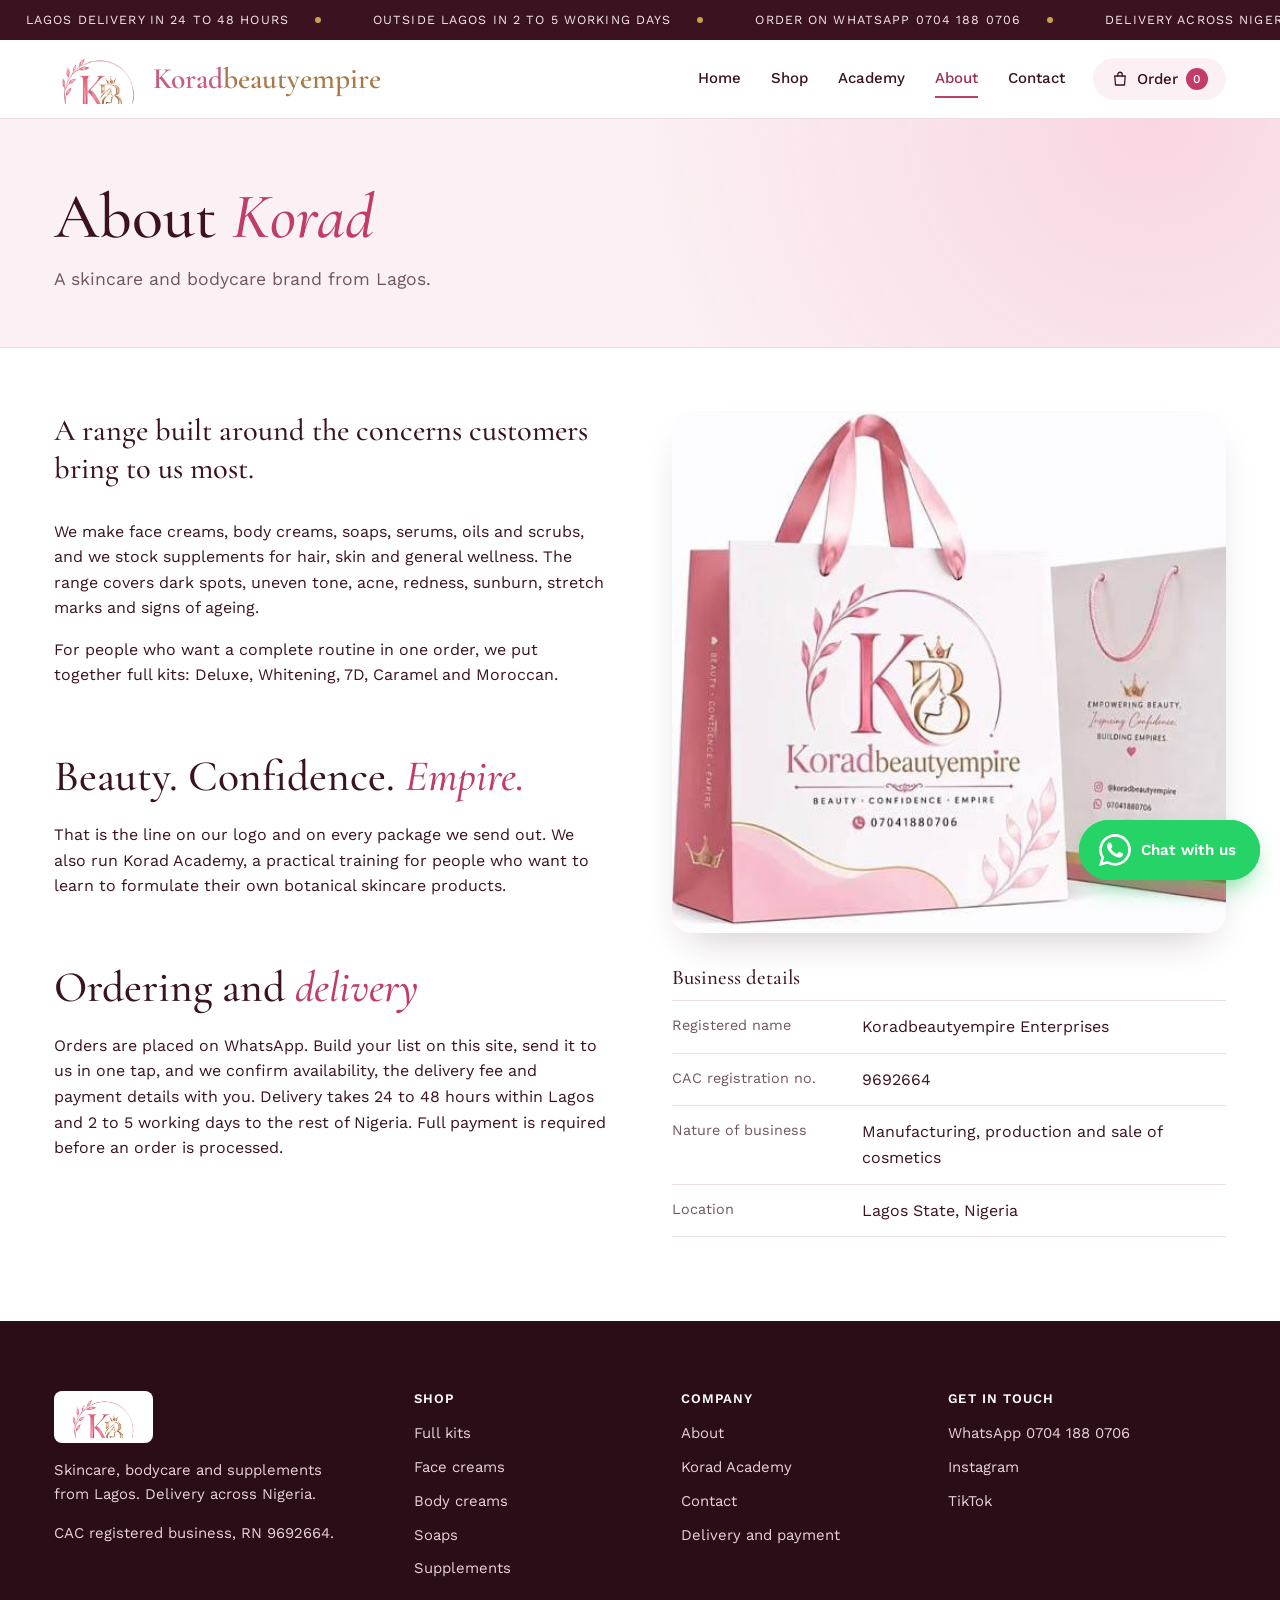
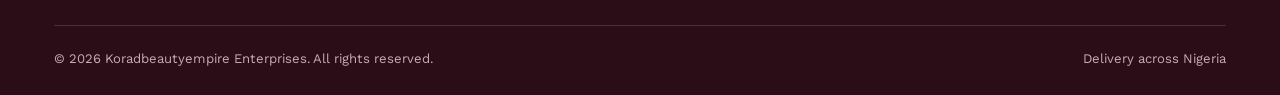
==== commit f9fb834f: "Add files via upload" ====
--- a/about.html
+++ b/about.html
@@ -8,37 +8,37 @@
 <meta property="og:title" content="About | Korad Beauty Empire">
 <meta property="og:description" content="Korad Beauty Empire is a registered skincare and bodycare brand in Lagos, Nigeria, selling face creams, body creams, soaps, serums, oils, kits and supplements.">
 <meta property="og:type" content="website">
-<meta name="theme-color" content="#ffffff">
+<meta name="theme-color" content="#3a1220">
 <link rel="icon" href="images/logo-icon.png">
-<link rel="preconnect" href="https://fonts.googleapis.com">
-<link rel="preconnect" href="https://fonts.gstatic.com" crossorigin>
-<link href="https://fonts.googleapis.com/css2?family=Cormorant+Garamond:wght@500;600&family=Work+Sans:wght@400;500;600&display=swap" rel="stylesheet">
+<link rel="preload" href="fonts/cormorant-garamond-latin-500-normal.woff2" as="font" type="font/woff2" crossorigin>
+<link rel="preload" href="fonts/work-sans-latin-400-normal.woff2" as="font" type="font/woff2" crossorigin>
 <link rel="stylesheet" href="style.css">
+<script>document.documentElement.classList.add('js')</script>
 </head>
 <body>
 <a class="skip" href="#main">Skip to content</a>
 <div id="site-header"></div>
 <main id="main">
-  <section class="page-title">
-    <div class="wrap"><h1>About Korad Beauty Empire</h1></div>
+  <section class="page-hero">
+    <div class="wrap"><h1>About <em>Korad</em></h1><p>A skincare and bodycare brand from Lagos.</p></div>
   </section>
 
-  <section style="padding-top:0">
+  <section style="padding-top:64px">
     <div class="wrap two-col">
-      <div class="prose">
-        <p class="lede">A skincare and bodycare brand from Lagos, with a range built around the concerns customers bring to us most.</p>
+      <div class="prose reveal">
+        <p class="pull">A range built around the concerns customers bring to us most.</p>
         <p>We make face creams, body creams, soaps, serums, oils and scrubs, and we stock supplements for hair, skin and general wellness. The range covers dark spots, uneven tone, acne, redness, sunburn, stretch marks and signs of ageing.</p>
         <p>For people who want a complete routine in one order, we put together full kits: Deluxe, Whitening, 7D, Caramel and Moroccan.</p>
 
-        <h2>Beauty. Confidence. Empire.</h2>
+        <h2>Beauty. Confidence. <em>Empire.</em></h2>
         <p>That is the line on our logo and on every package we send out. We also run Korad Academy, a practical training for people who want to learn to formulate their own botanical skincare products.</p>
 
-        <h2>Ordering and delivery</h2>
+        <h2>Ordering and <em>delivery</em></h2>
         <p>Orders are placed on WhatsApp. Build your list on this site, send it to us in one tap, and we confirm availability, the delivery fee and payment details with you. Delivery takes 24 to 48 hours within Lagos and 2 to 5 working days to the rest of Nigeria. Full payment is required before an order is processed.</p>
         <!-- OWNER: a short founder story (your name, why you started, the year) and a photo would make this page stronger. Add it here as a new heading and paragraph. -->
       </div>
-      <div>
-        <img src="images/packaging-bags.jpg" alt="Korad Beauty Empire branded shopping bags" style="width:100%;margin-bottom:28px">
+      <div class="reveal" style="--d:.12s">
+        <img class="round" src="images/packaging-bags.jpg" alt="Korad Beauty Empire branded shopping bags" style="margin-bottom:34px">
         <h3>Business details</h3>
         <dl class="details">
           <dt>Registered name</dt><dd><span data-legal></span></dd>
--- a/style.css
+++ b/style.css
@@ -1,189 +1,307 @@
+/* ---------- fonts (hosted with the site) ---------- */
+@font-face{font-family:'Cormorant Garamond';font-weight:500;font-style:normal;font-display:swap;src:url(fonts/cormorant-garamond-latin-500-normal.woff2) format('woff2');unicode-range:U+0000-00FF,U+0131,U+0152-0153,U+02BB-02BC,U+02C6,U+02DA,U+02DC,U+2000-206F,U+2074,U+20AC,U+2122,U+2191,U+2193,U+2212,U+2215,U+FEFF,U+FFFD}
+@font-face{font-family:'Cormorant Garamond';font-weight:500;font-style:normal;font-display:swap;src:url(fonts/cormorant-garamond-latin-ext-500-normal.woff2) format('woff2');unicode-range:U+0100-02BA,U+02BD-02C5,U+02C7-02CC,U+02CE-02D7,U+02DD-02FF,U+0304,U+0308,U+0329,U+1D00-1DBF,U+1E00-1E9F,U+1EF2-1EFF,U+2020,U+20A0-20AB,U+20AD-20C0,U+2113,U+2C60-2C7F,U+A720-A7FF}
+@font-face{font-family:'Cormorant Garamond';font-weight:600;font-style:normal;font-display:swap;src:url(fonts/cormorant-garamond-latin-600-normal.woff2) format('woff2');unicode-range:U+0000-00FF,U+0131,U+0152-0153,U+02BB-02BC,U+02C6,U+02DA,U+02DC,U+2000-206F,U+2074,U+20AC,U+2122,U+2191,U+2193,U+2212,U+2215,U+FEFF,U+FFFD}
+@font-face{font-family:'Cormorant Garamond';font-weight:600;font-style:normal;font-display:swap;src:url(fonts/cormorant-garamond-latin-ext-600-normal.woff2) format('woff2');unicode-range:U+0100-02BA,U+02BD-02C5,U+02C7-02CC,U+02CE-02D7,U+02DD-02FF,U+0304,U+0308,U+0329,U+1D00-1DBF,U+1E00-1E9F,U+1EF2-1EFF,U+2020,U+20A0-20AB,U+20AD-20C0,U+2113,U+2C60-2C7F,U+A720-A7FF}
+@font-face{font-family:'Cormorant Garamond';font-weight:500;font-style:italic;font-display:swap;src:url(fonts/cormorant-garamond-latin-500-italic.woff2) format('woff2')}
+@font-face{font-family:'Work Sans';font-weight:400;font-style:normal;font-display:swap;src:url(fonts/work-sans-latin-400-normal.woff2) format('woff2');unicode-range:U+0000-00FF,U+0131,U+0152-0153,U+02BB-02BC,U+02C6,U+02DA,U+02DC,U+2000-206F,U+2074,U+20AC,U+2122,U+2191,U+2193,U+2212,U+2215,U+FEFF,U+FFFD}
+@font-face{font-family:'Work Sans';font-weight:400;font-style:normal;font-display:swap;src:url(fonts/work-sans-latin-ext-400-normal.woff2) format('woff2');unicode-range:U+0100-02BA,U+02BD-02C5,U+02C7-02CC,U+02CE-02D7,U+02DD-02FF,U+0304,U+0308,U+0329,U+1D00-1DBF,U+1E00-1E9F,U+1EF2-1EFF,U+2020,U+20A0-20AB,U+20AD-20C0,U+2113,U+2C60-2C7F,U+A720-A7FF}
+@font-face{font-family:'Work Sans';font-weight:500;font-style:normal;font-display:swap;src:url(fonts/work-sans-latin-500-normal.woff2) format('woff2');unicode-range:U+0000-00FF,U+0131,U+0152-0153,U+02BB-02BC,U+02C6,U+02DA,U+02DC,U+2000-206F,U+2074,U+20AC,U+2122,U+2191,U+2193,U+2212,U+2215,U+FEFF,U+FFFD}
+@font-face{font-family:'Work Sans';font-weight:500;font-style:normal;font-display:swap;src:url(fonts/work-sans-latin-ext-500-normal.woff2) format('woff2');unicode-range:U+0100-02BA,U+02BD-02C5,U+02C7-02CC,U+02CE-02D7,U+02DD-02FF,U+0304,U+0308,U+0329,U+1D00-1DBF,U+1E00-1E9F,U+1EF2-1EFF,U+2020,U+20A0-20AB,U+20AD-20C0,U+2113,U+2C60-2C7F,U+A720-A7FF}
+@font-face{font-family:'Work Sans';font-weight:600;font-style:normal;font-display:swap;src:url(fonts/work-sans-latin-600-normal.woff2) format('woff2');unicode-range:U+0000-00FF,U+0131,U+0152-0153,U+02BB-02BC,U+02C6,U+02DA,U+02DC,U+2000-206F,U+2074,U+20AC,U+2122,U+2191,U+2193,U+2212,U+2215,U+FEFF,U+FFFD}
+@font-face{font-family:'Work Sans';font-weight:600;font-style:normal;font-display:swap;src:url(fonts/work-sans-latin-ext-600-normal.woff2) format('woff2');unicode-range:U+0100-02BA,U+02BD-02C5,U+02C7-02CC,U+02CE-02D7,U+02DD-02FF,U+0304,U+0308,U+0329,U+1D00-1DBF,U+1E00-1E9F,U+1EF2-1EFF,U+2020,U+20A0-20AB,U+20AD-20C0,U+2113,U+2C60-2C7F,U+A720-A7FF}
+
 :root{
-  --ink:#3a1220; --ink-soft:#6f5560; --rose:#c13b6b; --rose-dark:#9d2f56;
-  --blush:#fbf1f4; --line:#eadde2; --bronze:#a9794a; --white:#fff;
+  --ink:#3a1220; --ink-soft:#6f5560; --rose:#c13b6b; --rose-dark:#9d2f56; --rose-soft:#f7dbe5;
+  --blush:#fbf1f4; --cream:#fff8f3; --gold:#c9a24b; --line:#eadde2; --bronze:#a9794a;
+  --serif:'Cormorant Garamond',Georgia,'Times New Roman',serif; --sans:'Work Sans',system-ui,-apple-system,'Segoe UI',sans-serif;
+  --shadow:0 18px 40px -18px rgba(58,18,32,.28);
 }
 *{box-sizing:border-box}
 html{scroll-behavior:smooth}
-body{margin:0;font:400 16px/1.6 'Work Sans',system-ui,sans-serif;color:var(--ink);background:#fff;-webkit-font-smoothing:antialiased}
+body{margin:0;font:400 16px/1.6 var(--sans);color:var(--ink);background:#fff;-webkit-font-smoothing:antialiased;overflow-x:hidden}
 img{max-width:100%;display:block}
 a{color:inherit}
-h1,h2,h3{font-family:'Cormorant Garamond',Georgia,serif;font-weight:500;line-height:1.1;margin:0 0 .5em}
-h1{font-size:clamp(2.6rem,5.6vw,4.4rem);line-height:1.02}
-h2{font-size:clamp(1.9rem,3.2vw,2.6rem)}
+h1,h2,h3{font-family:var(--serif);font-weight:500;line-height:1.08;margin:0 0 .5em}
+h1{font-size:clamp(2.9rem,6.2vw,5.2rem);line-height:1}
+h1 em,h2 em{font-style:italic;color:var(--rose)}
+h2{font-size:clamp(2rem,3.4vw,2.9rem)}
 h3{font-size:1.3rem}
 p{margin:0 0 1em}
-.wrap{max-width:1200px;margin:0 auto;padding:0 24px}
-.narrow{max-width:760px}
-section{padding:72px 0}
+.wrap{max-width:1220px;margin:0 auto;padding:0 24px}
+.narrow{max-width:780px}
+section{padding:84px 0}
 .blush{background:var(--blush)}
+.cream{background:var(--cream)}
 .skip{position:absolute;left:-999px}
 .skip:focus{left:12px;top:12px;background:#fff;padding:8px 14px;z-index:100;border:1px solid var(--ink)}
-:focus-visible{outline:2px solid var(--rose);outline-offset:2px}
+:focus-visible{outline:2px solid var(--rose);outline-offset:3px}
+
+/* reveal on scroll */
+.js .reveal{opacity:0;transform:translateY(26px);transition:opacity .9s cubic-bezier(.2,.7,.2,1),transform .9s cubic-bezier(.2,.7,.2,1);transition-delay:var(--d,0s)}
+.js .reveal.in{opacity:1;transform:none}
 
 /* buttons */
-.btn{display:inline-block;font:600 .92rem/1 'Work Sans',sans-serif;letter-spacing:.02em;text-decoration:none;
-  padding:15px 28px;border:1.5px solid var(--rose);background:var(--rose);color:#fff;border-radius:2px;cursor:pointer}
-.btn:hover{background:var(--rose-dark);border-color:var(--rose-dark)}
+.btn{display:inline-flex;align-items:center;justify-content:center;gap:8px;font:600 .94rem/1 var(--sans);letter-spacing:.01em;text-decoration:none;
+  padding:17px 32px;border:1.5px solid var(--rose);background:var(--rose);color:#fff;border-radius:999px;cursor:pointer;transition:background .2s,transform .2s,box-shadow .2s}
+.btn:hover{background:var(--rose-dark);border-color:var(--rose-dark);transform:translateY(-2px);box-shadow:0 12px 24px -12px rgba(193,59,107,.7)}
 .btn.outline{background:transparent;color:var(--ink);border-color:var(--ink)}
-.btn.outline:hover{background:var(--ink);color:#fff}
+.btn.outline:hover{background:var(--ink);color:#fff;box-shadow:none}
 .btn.light{background:#fff;border-color:#fff;color:var(--ink)}
-.btn.light:hover{background:var(--blush);border-color:var(--blush)}
-.btn.block{display:block;width:100%;text-align:center}
-.link{font-weight:600;text-decoration:underline;text-underline-offset:4px}
-
-/* top bar + header */
-.announce{background:var(--ink);color:#f6e7ec;font-size:.8rem;text-align:center;padding:8px 16px}
-#site-header{position:sticky;top:0;z-index:40;background:#fff;border-bottom:1px solid var(--line)}
-.header-inner{display:flex;align-items:center;gap:28px;height:74px}
+.btn.light:hover{background:var(--rose-soft);border-color:var(--rose-soft);box-shadow:none}
+.btn.block{display:flex;width:100%}
+.link{font-weight:600;text-decoration:underline;text-underline-offset:5px;text-decoration-color:var(--rose)}
+.btn-row{display:flex;gap:14px;flex-wrap:wrap;margin-top:30px}
+
+/* ticker */
+.ticker{background:var(--ink);color:#f6e7ec;overflow:hidden;font-size:.78rem;letter-spacing:.09em;text-transform:uppercase;padding:10px 0}
+.marquee{overflow:hidden;white-space:nowrap}
+.marquee-track{display:inline-flex;animation:marquee var(--speed,40s) linear infinite;will-change:transform}
+.marquee:hover .marquee-track{animation-play-state:paused}
+.marquee-group{display:inline-flex;flex-shrink:0}
+.ticker .item{padding:0 26px;display:inline-flex;align-items:center;gap:26px}
+.ticker .item::after{content:"";width:6px;height:6px;border-radius:50%;background:var(--gold)}
+@keyframes marquee{from{transform:translateX(0)}to{transform:translateX(-25%)}}
+@keyframes marquee-rev{from{transform:translateX(-25%)}to{transform:translateX(0)}}
+
+/* header */
+#site-header{position:sticky;top:0;z-index:40;background:rgba(255,255,255,.96);border-bottom:1px solid var(--line)}
+.header-inner{display:flex;align-items:center;gap:28px;height:78px}
 .brand{display:flex;align-items:center;gap:10px;text-decoration:none;margin-right:auto}
-.brand img{height:46px;width:auto}
-.wordmark{font-family:'Cormorant Garamond',Georgia,serif;font-size:1.75rem;font-weight:600;line-height:1}
+.brand img{height:50px;width:auto}
+.wordmark{font-family:var(--serif);font-size:1.85rem;font-weight:600;line-height:1}
 .wordmark .w1{color:#c85a82}.wordmark .w2{color:var(--bronze)}
-.main-nav{display:flex;gap:28px}
-.main-nav a{text-decoration:none;font-size:.93rem;font-weight:500;padding:6px 0;border-bottom:2px solid transparent}
-.main-nav a:hover,.main-nav a[aria-current=page]{border-bottom-color:var(--rose)}
-.cart-btn,.nav-toggle{font:500 .93rem 'Work Sans',sans-serif;background:none;border:0;color:var(--ink);cursor:pointer;padding:8px 0}
-.cart-btn span{display:inline-block;min-width:22px;height:22px;line-height:22px;text-align:center;background:var(--rose);color:#fff;border-radius:11px;font-size:.75rem;margin-left:4px}
+.main-nav{display:flex;gap:30px}
+.main-nav a{text-decoration:none;font-size:.94rem;font-weight:500;padding:6px 0;border-bottom:2px solid transparent;transition:border-color .2s,color .2s}
+.main-nav a:hover,.main-nav a[aria-current=page]{border-bottom-color:var(--rose);color:var(--rose-dark)}
+.cart-btn,.nav-toggle{font:500 .94rem var(--sans);background:none;border:0;color:var(--ink);cursor:pointer;padding:8px 0}
+.cart-btn{display:inline-flex;align-items:center;gap:8px;background:var(--blush);padding:10px 18px;border-radius:999px}
+.cart-btn svg{width:18px;height:18px}
+.cart-btn span{display:inline-block;min-width:22px;height:22px;line-height:22px;text-align:center;background:var(--rose);color:#fff;border-radius:11px;font-size:.75rem}
 .nav-toggle{display:none}
 @media(max-width:860px){
-  .header-inner{gap:18px}
+  .header-inner{gap:14px;height:68px}
   .nav-toggle{display:block}
-  .main-nav{display:none;position:absolute;left:0;right:0;top:100%;background:#fff;border-bottom:1px solid var(--line);flex-direction:column;gap:0;padding:8px 24px 16px}
+  .main-nav{display:none;position:absolute;left:0;right:0;top:100%;background:#fff;border-bottom:1px solid var(--line);flex-direction:column;gap:0;padding:6px 24px 14px;box-shadow:0 20px 30px -20px rgba(58,18,32,.3)}
   .main-nav.open{display:flex}
-  .main-nav a{padding:14px 0;border-bottom:1px solid var(--line)}
-  .wordmark{font-size:1.45rem}
-}
-
-/* home */
-.hero{background:var(--blush);padding:0}
-.hero .wrap{display:grid;grid-template-columns:1.05fr .95fr;gap:56px;align-items:center;min-height:620px}
-.hero-copy{padding:56px 0}
-.hero-copy p.lede{font-size:1.15rem;max-width:44ch;color:var(--ink-soft)}
-.btn-row{display:flex;gap:14px;flex-wrap:wrap;margin-top:28px}
-.hero-note{margin-top:28px;font-size:.88rem;color:var(--ink-soft)}
-.hero-img{height:100%;min-height:520px}
-.hero-img img{width:100%;height:100%;max-height:640px;object-fit:cover;object-position:center 55%}
+  .main-nav a{padding:15px 0;border-bottom:1px solid var(--line)}
+  .wordmark{font-size:1.45rem}.brand img{height:42px}
+}
+@media(max-width:560px){
+  .wordmark{font-size:1.18rem}.brand img{height:34px}.brand{gap:6px}
+  .cart-btn{padding:9px 12px}.cart-btn .lbl{display:none}
+  .header-inner{gap:10px}
+}
+
+/* hero */
+.hero{padding:0;background:radial-gradient(circle at 88% 12%,#f9d6e2 0,transparent 42%),radial-gradient(circle at 0% 100%,#fdeacb 0,transparent 38%),var(--blush);overflow:hidden}
+.hero .wrap{display:grid;grid-template-columns:1.02fr .98fr;gap:40px;align-items:center;min-height:700px}
+.hero-copy{padding:70px 0}
+.hero-copy .kicker{font-family:var(--serif);font-style:italic;font-size:1.5rem;color:var(--bronze);margin-bottom:.4em}
+.hero-copy p.lede{font-size:1.18rem;max-width:46ch;color:var(--ink-soft);margin-top:1.1em}
+.hero-note{margin-top:30px;font-size:.9rem;color:var(--ink-soft);display:flex;align-items:center;gap:10px}
+.hero-note::before{content:"";width:34px;height:1px;background:var(--gold)}
+.hero-art{position:relative;padding:36px 0 36px 30px}
+.arch{width:min(100%,460px);margin-left:auto;aspect-ratio:4/5.2;border-radius:999px 999px 28px 28px;overflow:hidden;box-shadow:var(--shadow);border:7px solid #fff;background:#fff}
+.arch img{width:100%;height:100%;object-fit:cover;object-position:center 60%;transform:scale(1.04)}
+.orb{position:absolute;left:0;bottom:12px;width:min(44%,210px);aspect-ratio:1;border-radius:50%;overflow:hidden;border:6px solid #fff;box-shadow:var(--shadow);transform:translateY(var(--py,0px))}
+.orb img{width:100%;height:100%;object-fit:cover;object-position:center 30%}
+.spin{position:absolute;right:-6px;top:6px;width:128px;height:128px;border-radius:50%;background:#fff;box-shadow:var(--shadow);display:grid;place-items:center}
+.spin svg{position:absolute;inset:0;width:100%;height:100%;animation:spin 26s linear infinite}
+.spin text{font:600 8.6px var(--sans);letter-spacing:.14em;fill:var(--rose-dark);text-transform:uppercase}
+.spin b{font:600 2rem var(--serif);color:var(--bronze)}
+@keyframes spin{to{transform:rotate(360deg)}}
 @media(max-width:900px){
-  .hero .wrap{grid-template-columns:1fr;gap:0;min-height:0}
-  .hero-img{order:-1;min-height:0;margin:0 -24px}
-  .hero-img img{height:360px}
-  .hero-copy{padding:36px 0 48px}
-}
-.sec-head{display:flex;justify-content:space-between;align-items:baseline;gap:20px;margin-bottom:28px}
+  .hero .wrap{grid-template-columns:1fr;min-height:0;gap:0}
+  .hero-copy{padding:44px 0 6px}
+  .hero-art{padding:24px 0 40px;margin:0 auto;max-width:420px;width:100%}
+  .arch{margin:0 auto 0 auto;width:86%;margin-left:auto}
+  .orb{width:38%}
+  .spin{width:100px;height:100px}.spin text{font-size:8px}.spin b{font-size:1.5rem}
+}
+
+/* trust strip */
+.trust{padding:0;border-bottom:1px solid var(--line)}
+.trust .wrap{display:grid;grid-template-columns:repeat(4,1fr)}
+.trust .t{display:flex;gap:14px;align-items:flex-start;padding:30px 24px 30px 0}
+.trust .t+.t{padding-left:24px;border-left:1px solid var(--line)}
+.trust svg{width:30px;height:30px;flex:none;stroke:var(--rose);fill:none;stroke-width:1.5;stroke-linecap:round;stroke-linejoin:round;margin-top:2px}
+.trust h3{font:600 .98rem var(--sans);margin:0 0 2px}
+.trust p{margin:0;font-size:.86rem;color:var(--ink-soft);line-height:1.45}
+@media(max-width:900px){.trust .wrap{grid-template-columns:1fr 1fr}.trust .t,.trust .t+.t{padding:22px 14px 22px 0;border:0}.trust .t:nth-child(even){padding-left:14px;border-left:1px solid var(--line)}}
+@media(max-width:520px){.trust .wrap{grid-template-columns:1fr}.trust .t:nth-child(even){border:0;padding-left:0}.trust .t{padding:16px 0}}
+
+/* section heads */
+.sec-head{flex-wrap:wrap;display:flex;justify-content:space-between;align-items:flex-end;gap:20px;margin-bottom:36px}
 .sec-head h2{margin:0}
+.sec-sub{color:var(--ink-soft);margin:.5em 0 0;max-width:52ch}
+
+/* tiles */
 .tiles{display:grid;grid-template-columns:repeat(4,1fr);gap:22px}
-.tile{display:block;text-decoration:none}
-.tile .img{aspect-ratio:4/5;overflow:hidden;background:var(--blush)}
-.tile img{width:100%;height:100%;object-fit:cover;transition:transform .4s}
-.tile:hover img{transform:scale(1.03)}
-.tile h3{margin:14px 0 2px}
-.tile p{margin:0;font-size:.9rem;color:var(--ink-soft)}
-@media(max-width:900px){.tiles{grid-template-columns:repeat(2,1fr)}}
-.band{background:var(--ink);color:#fff;padding:56px 0}
-.band .wrap{display:flex;justify-content:space-between;align-items:center;gap:28px;flex-wrap:wrap}
+.tile{position:relative;display:block;aspect-ratio:4/5.3;border-radius:20px;overflow:hidden;text-decoration:none;color:#fff;background:var(--blush);box-shadow:0 10px 30px -18px rgba(58,18,32,.4)}
+.tile img{position:absolute;inset:0;width:100%;height:100%;object-fit:cover;transition:transform .8s cubic-bezier(.2,.7,.2,1)}
+.tile:hover img{transform:scale(1.07)}
+.tile::after{content:"";position:absolute;inset:0;background:linear-gradient(to top,rgba(40,10,22,.82) 0,rgba(40,10,22,.15) 52%,transparent 70%)}
+.tile .cap{position:absolute;left:22px;right:22px;bottom:20px;z-index:2}
+.tile h3{color:#fff;font-size:1.75rem;margin:0 0 4px}
+.tile p{margin:0 0 10px;font-size:.88rem;color:#f4dfe6}
+.tile .go{font-weight:600;font-size:.86rem;border-bottom:1px solid var(--gold);padding-bottom:2px}
+@media(max-width:900px){.tiles{grid-template-columns:repeat(2,1fr);gap:14px}.tile h3{font-size:1.35rem}.tile .cap{left:14px;right:14px}}
+
+/* concern chips */
+.chips{display:flex;flex-wrap:wrap;gap:12px}
+.chip{padding:14px 26px;border-radius:999px;text-decoration:none;font-weight:500;font-size:.98rem;background:var(--rose-soft);color:var(--rose-dark);transition:transform .2s,background .2s,color .2s}
+.chip:nth-child(4n+2){background:#fdecd0;color:#8a5a14}
+.chip:nth-child(4n+3){background:#ece4f4;color:#5b3d7a}
+.chip:nth-child(4n+4){background:#e3f0e6;color:#3b6a4a}
+.chip:hover{background:var(--ink);color:#fff;transform:translateY(-3px)}
+
+/* type band */
+.type-band{background:#fff;padding:26px 0;border-top:1px solid var(--line);border-bottom:1px solid var(--line);overflow:hidden}
+.type-band .marquee-track{animation-name:marquee-rev;--speed:70s}
+.type-band .item{font-family:var(--serif);font-style:italic;font-size:clamp(2.2rem,4.6vw,3.6rem);color:#e3b9c8;padding:0 28px;display:inline-flex;align-items:center;gap:56px}
+.type-band .item::after{content:"\2726";font-style:normal;font-size:1.2rem;color:var(--gold)}
+
+/* steps */
+.steps{display:grid;grid-template-columns:repeat(3,1fr);gap:36px;counter-reset:s}
+.step{position:relative;padding-top:84px}
+.step::before{counter-increment:s;content:counter(s);position:absolute;top:-4px;left:-2px;font:500 6.4rem/1 var(--serif);color:#f0c4d4}
+.step h3{position:relative;margin-bottom:.3em}
+.step p{position:relative;color:var(--ink-soft);margin:0;max-width:34ch}
+@media(max-width:760px){.steps{grid-template-columns:1fr;gap:26px}}
+
+/* band */
+.band{background:linear-gradient(120deg,#3a1220 0,#5c1a36 100%);color:#fff;padding:70px 0;position:relative;overflow:hidden}
+.band::before,.band::after{content:"";position:absolute;border:1px solid rgba(201,162,75,.45);border-radius:50%}
+.band::before{width:420px;height:420px;right:-110px;top:-190px}
+.band::after{width:260px;height:260px;right:80px;bottom:-170px}
+.band .wrap{display:flex;justify-content:space-between;align-items:center;gap:28px;flex-wrap:wrap;position:relative;z-index:1}
 .band h2{color:#fff;margin-bottom:.2em}
-.band p{margin:0;color:#e9d3db}
-.facts{display:grid;grid-template-columns:repeat(3,1fr);border-top:1px solid var(--line);border-bottom:1px solid var(--line)}
-.facts div{padding:30px 32px 30px 0}
-.facts div+div{padding-left:32px;border-left:1px solid var(--line)}
-.facts h3{margin-bottom:.3em}
-.facts p{margin:0;color:var(--ink-soft);font-size:.95rem}
-@media(max-width:760px){.facts{grid-template-columns:1fr}.facts div,.facts div+div{padding:22px 0;border-left:0}.facts div+div{border-top:1px solid var(--line)}}
-.split-band{display:grid;grid-template-columns:1fr auto;gap:32px;align-items:center}
-@media(max-width:700px){.split-band{grid-template-columns:1fr}}
-
-/* page titles + prose */
-.page-title{padding:56px 0 36px}
-.page-title p{max-width:58ch;color:var(--ink-soft);font-size:1.05rem;margin:0}
+.band p{margin:0;color:#ecd5de;font-size:1.05rem}
+
+/* academy teaser */
+.teaser{display:grid;grid-template-columns:auto 1fr auto;gap:48px;align-items:center}
+.teaser img{width:230px;border-radius:14px;box-shadow:var(--shadow);transform:rotate(-3deg);transition:transform .4s}
+.teaser:hover img{transform:rotate(0)}
+@media(max-width:820px){.teaser{grid-template-columns:1fr;gap:26px}.teaser img{width:170px}}
+
+/* page header */
+.page-hero{background:radial-gradient(circle at 90% 0,#f9d6e2 0,transparent 45%),var(--blush);padding:66px 0 54px;border-bottom:1px solid var(--line)}
+.page-hero h1{font-size:clamp(2.6rem,5vw,4.2rem);margin-bottom:.25em}
+.page-hero p{max-width:58ch;color:var(--ink-soft);font-size:1.1rem;margin:0}
+
 .two-col{display:grid;grid-template-columns:1fr 1fr;gap:64px;align-items:start}
 @media(max-width:860px){.two-col{grid-template-columns:1fr;gap:36px}}
-.prose h2{margin-top:1.4em}
+.round{border-radius:20px;box-shadow:var(--shadow);width:100%}
+.prose h2{margin-top:1.5em}
 .prose h2:first-child{margin-top:0}
 .prose p,.prose li{max-width:62ch}
-.lede{font-family:'Cormorant Garamond',Georgia,serif;font-size:1.7rem;line-height:1.3;max-width:34ch}
+.pull{font-family:var(--serif);font-size:1.9rem;line-height:1.25;max-width:30ch;color:var(--ink)}
 .details{display:grid;grid-template-columns:190px 1fr;margin:0;border-top:1px solid var(--line)}
-.details dt,.details dd{padding:12px 0;border-bottom:1px solid var(--line);margin:0}
+.details dt,.details dd{padding:13px 0;border-bottom:1px solid var(--line);margin:0}
 .details dt{color:var(--ink-soft);font-size:.9rem}
 .plain-list{list-style:none;margin:0 0 1.2em;padding:0;border-top:1px solid var(--line)}
-.plain-list li{padding:10px 0;border-bottom:1px solid var(--line)}
-.fee{font-family:'Cormorant Garamond',Georgia,serif;font-size:3rem;line-height:1;margin:.2em 0}
-
-/* tables */
+.plain-list li{padding:11px 0 11px 28px;border-bottom:1px solid var(--line);position:relative}
+.plain-list li::before{content:"";position:absolute;left:4px;top:19px;width:9px;height:9px;border-radius:50%;background:var(--rose-soft);border:2px solid var(--rose)}
+.fee-card{background:linear-gradient(135deg,var(--rose) 0,#a52c5a 100%);color:#fff;border-radius:20px;padding:34px;margin:6px 0 24px}
+.fee-card .fee{font-family:var(--serif);font-size:4rem;line-height:1;margin:0}
+.fee-card p{margin:.4em 0 0;color:#fbe3ec}
 .table{width:100%;border-collapse:collapse}
-.table td{padding:12px 0;border-bottom:1px solid var(--line);vertical-align:top}
+.table td{padding:13px 0;border-bottom:1px solid var(--line);vertical-align:top}
 .table td:first-child{width:38%;color:var(--ink-soft)}
+.wa-card{display:flex;align-items:center;justify-content:space-between;gap:20px;flex-wrap:wrap;background:var(--blush);border-radius:20px;padding:28px 30px;margin-bottom:34px}
+.wa-card h3{margin:0 0 4px;font-size:1.6rem}
+.wa-card p{margin:0;color:var(--ink-soft)}
 
 /* shop */
-.shop-tools{display:flex;gap:24px;justify-content:space-between;align-items:center;border-bottom:1px solid var(--line);padding-bottom:12px;margin-bottom:8px}
-.cat-nav{display:flex;gap:4px 24px;flex-wrap:wrap}
-.cat-nav button{font:500 .93rem 'Work Sans',sans-serif;background:none;border:0;border-bottom:2px solid transparent;padding:6px 0;color:var(--ink);cursor:pointer}
-.cat-nav button:hover,.cat-nav button[aria-pressed=true]{border-bottom-color:var(--rose)}
-#search{font:400 .93rem 'Work Sans',sans-serif;border:1px solid #cdb8c0;border-radius:2px;padding:10px 14px;width:220px;max-width:100%}
-@media(max-width:760px){.shop-tools{flex-direction:column;align-items:stretch}#search{width:100%}}
-.cat{padding:44px 0 8px}
-.cat-head{margin-bottom:22px;max-width:760px}
-.cat-head.with-img{display:grid;grid-template-columns:260px 1fr;gap:28px;align-items:center;max-width:none}
-.cat-head.with-img img{width:100%;aspect-ratio:1/1;object-fit:cover}
+.shop-tools{background:#fff;padding:20px 0 16px;border-bottom:1px solid var(--line);display:flex;gap:20px;align-items:flex-start;justify-content:space-between}
+@media(max-width:860px){.shop-tools{position:sticky;top:68px;z-index:30;flex-direction:column;align-items:stretch;gap:10px;padding:12px 0}}
+.cat-nav{display:flex;gap:8px;flex-wrap:wrap;flex:1}
+@media(max-width:860px){.cat-nav{flex-wrap:nowrap;overflow-x:auto;scrollbar-width:none}.cat-nav::-webkit-scrollbar{display:none}}
+.cat-nav button{flex:none;font:500 .9rem var(--sans);background:var(--blush);border:0;padding:10px 18px;border-radius:999px;color:var(--ink);cursor:pointer;transition:background .2s,color .2s}
+.cat-nav button:hover{background:var(--rose-soft)}
+.cat-nav button[aria-pressed=true]{background:var(--rose);color:#fff}
+#search{font:400 .95rem var(--sans);border:1px solid #d9c3cc;border-radius:999px;padding:11px 20px;width:250px;max-width:100%;background:#fff}
+@media(max-width:860px){#search{width:100%}}
+.cat{padding:54px 0 4px;scroll-margin-top:90px}
+.cat-head{margin-bottom:28px;max-width:780px}
+.cat-head.with-img{display:grid;grid-template-columns:300px 1fr;gap:34px;align-items:center;max-width:none;background:var(--blush);border-radius:22px;padding:18px;padding-right:34px}
+.cat-head.with-img img{width:100%;aspect-ratio:1/1;object-fit:cover;border-radius:16px}
+.cat-head h2{display:flex;align-items:baseline;gap:12px;flex-wrap:wrap}
+.cat-head h2 small{font:400 .9rem var(--sans);color:var(--ink-soft)}
 .cat-head p{color:var(--ink-soft);max-width:64ch;margin-bottom:.6em}
 .cat-head p.fine{font-size:.78rem}
-@media(max-width:700px){.cat-head.with-img{grid-template-columns:1fr}.cat-head.with-img img{aspect-ratio:16/10}}
-.plist{list-style:none;margin:0;padding:0;border-top:1px solid var(--line)}
-.prow{display:grid;grid-template-columns:72px 1fr auto auto;gap:20px;align-items:center;padding:14px 0;border-bottom:1px solid var(--line)}
-.thumb{position:relative;width:72px;height:72px;background:var(--blush);overflow:hidden}
-.thumb::before{content:"";position:absolute;inset:0;background:url(images/logo-icon.png) center/74% no-repeat;opacity:.3}
-.thumb img{position:absolute;inset:0;width:100%;height:100%;object-fit:cover}
-.pinfo h3{font-family:'Work Sans',sans-serif;font-size:1rem;font-weight:600;margin:0}
-.pinfo .meta{margin:2px 0 0;font-size:.85rem;color:var(--ink-soft)}
-.pinfo .note{margin:4px 0 0;font-size:.85rem;color:var(--ink-soft);max-width:60ch}
-.pprice{font-weight:600;white-space:nowrap;min-width:120px;text-align:right}
-.add{font:600 .85rem 'Work Sans',sans-serif;padding:11px 18px;border:1.5px solid var(--ink);background:#fff;color:var(--ink);border-radius:2px;cursor:pointer;white-space:nowrap}
-.add:hover{background:var(--ink);color:#fff}
-.add:disabled{border-color:var(--line);color:#a8949b;background:#fff;cursor:not-allowed}
-.empty{padding:40px 0;color:var(--ink-soft)}
-@media(max-width:640px){
-  .prow{grid-template-columns:64px 1fr;gap:6px 16px}
-  .thumb{width:64px;height:64px;grid-row:span 3}
-  .pprice{text-align:left;min-width:0}
-  .add{justify-self:start}
-}
+@media(max-width:760px){.cat-head.with-img{grid-template-columns:1fr;padding:14px}.cat-head.with-img>div{padding:0 6px 8px}}
+.pgrid{list-style:none;margin:0;padding:0;display:grid;grid-template-columns:repeat(4,1fr);gap:34px 22px}
+@media(max-width:1100px){.pgrid{grid-template-columns:repeat(3,1fr)}}
+@media(max-width:760px){.pgrid{grid-template-columns:repeat(2,1fr);gap:26px 14px}}
+.pcard{display:flex;flex-direction:column}
+.pimg{position:relative;aspect-ratio:1/1;border-radius:16px;overflow:hidden;background:var(--tint,#fbe3ea);margin-bottom:14px}
+.pimg{background:radial-gradient(circle at 30% 18%,rgba(255,255,255,.75),transparent 62%),var(--tint,#fbe3ea)}
+.pimg::before{content:"";position:absolute;left:0;right:0;top:0;bottom:22px;background:url(images/logo-icon.png) center/56% no-repeat;opacity:.55}
+.pimg::after{content:attr(data-label);position:absolute;left:10px;right:10px;bottom:16px;text-align:center;font:600 .66rem var(--sans);letter-spacing:.16em;text-transform:uppercase;color:var(--rose-dark);opacity:.75}
+.pimg img{position:absolute;inset:0;z-index:1;width:100%;height:100%;object-fit:cover;transition:transform .6s}
+.pcard:hover .pimg img{transform:scale(1.06)}
+.pcard h3{font:600 .98rem/1.35 var(--sans);margin:0 0 3px}
+.pcard .meta{margin:0;font-size:.82rem;color:var(--ink-soft)}
+.pcard .note{margin:5px 0 0;font-size:.82rem;color:var(--ink-soft);line-height:1.45}
+.pcard .pprice{font-weight:600;color:var(--rose-dark);margin:8px 0 12px}
+.pcard .add{margin-top:auto;font:600 .88rem var(--sans);padding:12px 16px;border:1.5px solid var(--ink);background:#fff;color:var(--ink);border-radius:999px;cursor:pointer;transition:background .2s,color .2s}
+.pcard .add:hover{background:var(--ink);color:#fff}
+.pcard .add:disabled{border-color:var(--line);color:#a8949b;cursor:not-allowed;background:#fff}
+.empty{padding:50px 0;color:var(--ink-soft)}
 
 /* cart drawer */
-.overlay{position:fixed;inset:0;background:rgba(40,10,20,.45);opacity:0;pointer-events:none;transition:opacity .2s;z-index:60}
+.overlay{position:fixed;inset:0;background:rgba(40,10,20,.5);opacity:0;pointer-events:none;transition:opacity .25s;z-index:60}
 .overlay.open{opacity:1;pointer-events:auto}
-.drawer{position:fixed;top:0;right:0;bottom:0;width:min(420px,100%);background:#fff;z-index:61;display:flex;flex-direction:column;
-  transform:translateX(100%);visibility:hidden;transition:transform .25s,visibility 0s .25s}
-.drawer.open{transform:none;visibility:visible;transition:transform .25s}
-.drawer-head{display:flex;justify-content:space-between;align-items:center;padding:20px 24px;border-bottom:1px solid var(--line)}
-.drawer-head h2{margin:0;font-size:1.7rem}
-.drawer-head button{font:500 .93rem 'Work Sans',sans-serif;background:none;border:0;cursor:pointer;color:var(--ink)}
-.cart-list{list-style:none;margin:0;padding:0 24px;flex:1;overflow-y:auto}
-.cart-list li{display:grid;grid-template-columns:1fr auto;gap:4px 12px;padding:16px 0;border-bottom:1px solid var(--line);font-size:.93rem}
+.drawer{position:fixed;top:0;right:0;bottom:0;width:min(430px,100%);background:#fff;z-index:61;display:flex;flex-direction:column;transform:translateX(100%);visibility:hidden;transition:transform .3s cubic-bezier(.2,.7,.2,1),visibility 0s .3s}
+.drawer.open{transform:none;visibility:visible;transition:transform .3s cubic-bezier(.2,.7,.2,1)}
+.drawer-head{display:flex;justify-content:space-between;align-items:center;padding:22px 26px;border-bottom:1px solid var(--line)}
+.drawer-head h2{margin:0;font-size:1.9rem}
+.drawer-head button{font:500 .93rem var(--sans);background:var(--blush);border:0;cursor:pointer;color:var(--ink);padding:9px 16px;border-radius:999px}
+.cart-list{list-style:none;margin:0;padding:0 26px;flex:1;overflow-y:auto}
+.cart-list li{display:grid;grid-template-columns:1fr auto;gap:6px 12px;padding:18px 0;border-bottom:1px solid var(--line);font-size:.94rem}
 .cart-list .price{text-align:right;font-weight:600}
 .qty{display:flex;align-items:center;gap:10px}
-.qty button{width:28px;height:28px;border:1px solid #cdb8c0;background:#fff;border-radius:2px;cursor:pointer;font-size:1rem;line-height:1;color:var(--ink)}
-.qty .rm{width:auto;border:0;text-decoration:underline;font-size:.8rem;color:var(--ink-soft);padding:0 0 0 6px}
-.cart-empty{padding:28px 24px;color:var(--ink-soft)}
-.drawer-foot{padding:20px 24px;border-top:1px solid var(--line)}
+.qty button{width:30px;height:30px;border:1px solid #d9c3cc;background:#fff;border-radius:50%;cursor:pointer;font-size:1rem;line-height:1;color:var(--ink)}
+.qty .rm{width:auto;height:auto;border:0;text-decoration:underline;font-size:.8rem;color:var(--ink-soft);padding:0 0 0 6px;border-radius:0}
+.cart-empty{padding:30px 26px;color:var(--ink-soft)}
+.drawer-foot{padding:22px 26px;border-top:1px solid var(--line);background:var(--blush)}
 .cart-total{display:flex;justify-content:space-between;font-weight:600;margin-bottom:8px}
 .drawer-foot .fine{font-size:.78rem;color:var(--ink-soft);margin:0 0 14px}
 
 /* forms */
 .form-field{margin-bottom:16px}
 .form-field label{display:block;font-size:.85rem;font-weight:500;margin-bottom:6px}
-.form-field input,.form-field textarea{width:100%;padding:12px 14px;border:1px solid #cdb8c0;border-radius:2px;font:400 1rem 'Work Sans',sans-serif;color:var(--ink);background:#fff}
+.form-field input,.form-field textarea{width:100%;padding:14px 16px;border:1px solid #d9c3cc;border-radius:12px;font:400 1rem var(--sans);color:var(--ink);background:#fff}
+.form-field input:focus,.form-field textarea:focus{outline:none;border-color:var(--rose);box-shadow:0 0 0 3px var(--rose-soft)}
 .form-status{font-size:.9rem;color:var(--ink-soft);margin-top:12px}
 
+/* whatsapp button */
+.wa-fab{position:fixed;right:20px;bottom:20px;z-index:50;display:flex;align-items:center;justify-content:center;gap:10px;height:60px;width:60px;border-radius:999px;background:#25d366;color:#fff;text-decoration:none;box-shadow:0 12px 26px -8px rgba(37,211,102,.7);transition:transform .2s}
+.wa-fab:hover{transform:translateY(-3px) scale(1.03)}
+.wa-fab svg{width:32px;height:32px;fill:#fff;flex:none}
+.wa-fab span{display:none;font-weight:600;font-size:.95rem}
+.wa-fab::before{content:"";position:absolute;inset:0;border-radius:inherit;border:2px solid #25d366;animation:ring 2.6s ease-out infinite}
+@keyframes ring{0%{transform:scale(1);opacity:.7}80%,100%{transform:scale(1.5);opacity:0}}
+@media(min-width:900px){.wa-fab{width:auto;padding:0 24px 0 20px}.wa-fab span{display:inline}}
+
 /* footer */
-.site-footer{background:#2b0d18;color:#e9d3db;padding:60px 0 24px;margin-top:40px}
+.site-footer{background:#2b0d18;color:#e9d3db;padding:70px 0 26px;margin-top:0}
 .footer-grid{display:grid;grid-template-columns:1.4fr 1fr 1fr 1.2fr;gap:36px}
 @media(max-width:860px){.footer-grid{grid-template-columns:1fr 1fr}}
 @media(max-width:520px){.footer-grid{grid-template-columns:1fr}}
-.site-footer h4{font:600 .85rem 'Work Sans',sans-serif;letter-spacing:.06em;text-transform:uppercase;color:#fff;margin:0 0 14px}
-.site-footer ul{list-style:none;margin:0;padding:0;display:grid;gap:9px;font-size:.92rem}
+.site-footer h4{font:600 .82rem var(--sans);letter-spacing:.08em;text-transform:uppercase;color:#fff;margin:0 0 16px}
+.site-footer ul{list-style:none;margin:0;padding:0;display:grid;gap:10px;font-size:.93rem}
 .site-footer a{text-decoration:none;color:#e9d3db}
 .site-footer a:hover{color:#fff;text-decoration:underline}
-.site-footer .brand img{background:#fff;padding:5px 10px;border-radius:3px;height:48px}
-.site-footer p{font-size:.92rem;max-width:34ch}
-.footer-bottom{border-top:1px solid rgba(255,255,255,.14);margin-top:40px;padding-top:20px;display:flex;justify-content:space-between;gap:12px;flex-wrap:wrap;font-size:.82rem;color:#c9aab6}
-
-@media(prefers-reduced-motion:reduce){*{transition:none!important;animation:none!important;scroll-behavior:auto!important}}
+.site-footer .brand img{background:#fff;padding:5px 12px;border-radius:8px;height:52px}
+.site-footer p{font-size:.93rem;max-width:34ch}
+.footer-bottom{border-top:1px solid rgba(255,255,255,.14);margin-top:44px;padding-top:22px;display:flex;justify-content:space-between;gap:12px;flex-wrap:wrap;font-size:.82rem;color:#c9aab6}
+
+@media(max-width:700px){section{padding:60px 0}}
+@media(prefers-reduced-motion:reduce){
+  *,*::before,*::after{transition:none!important;animation:none!important;scroll-behavior:auto!important}
+  .js .reveal{opacity:1;transform:none}
+  .marquee{overflow-x:auto}
+}
